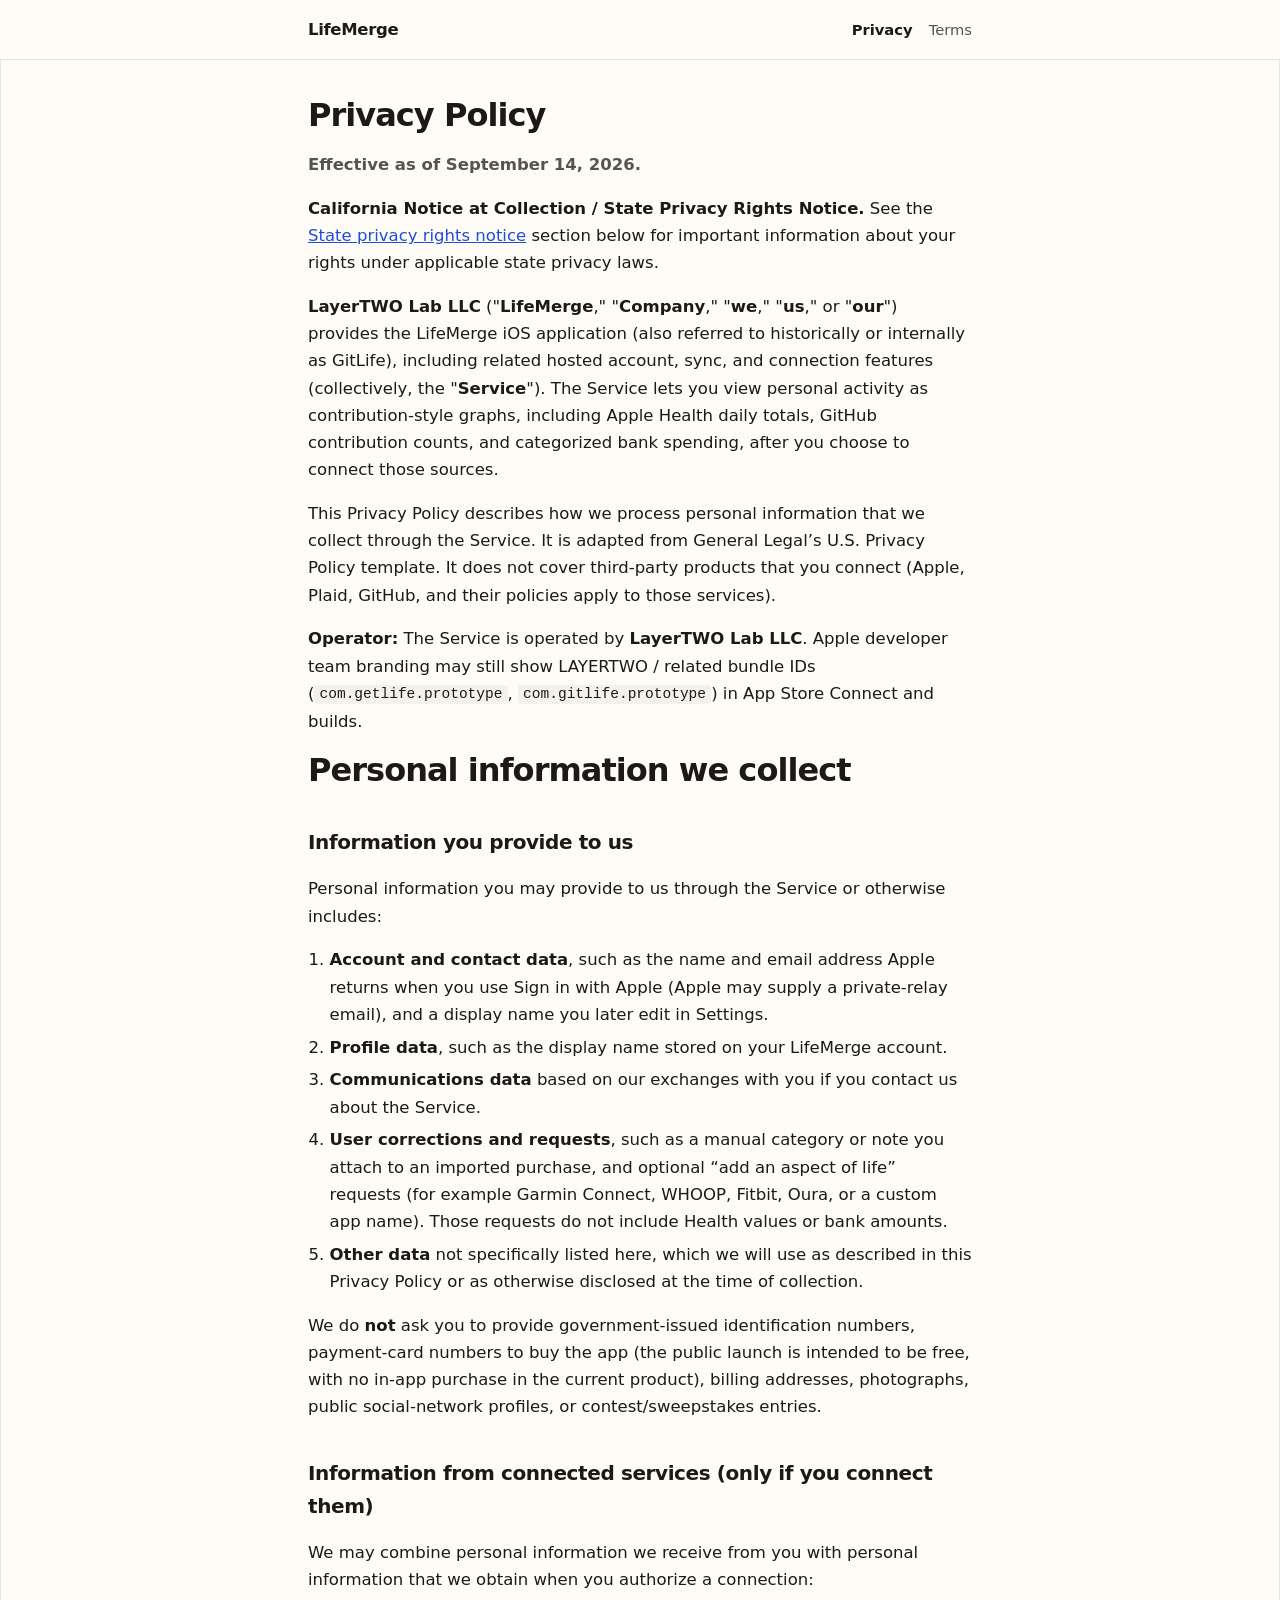
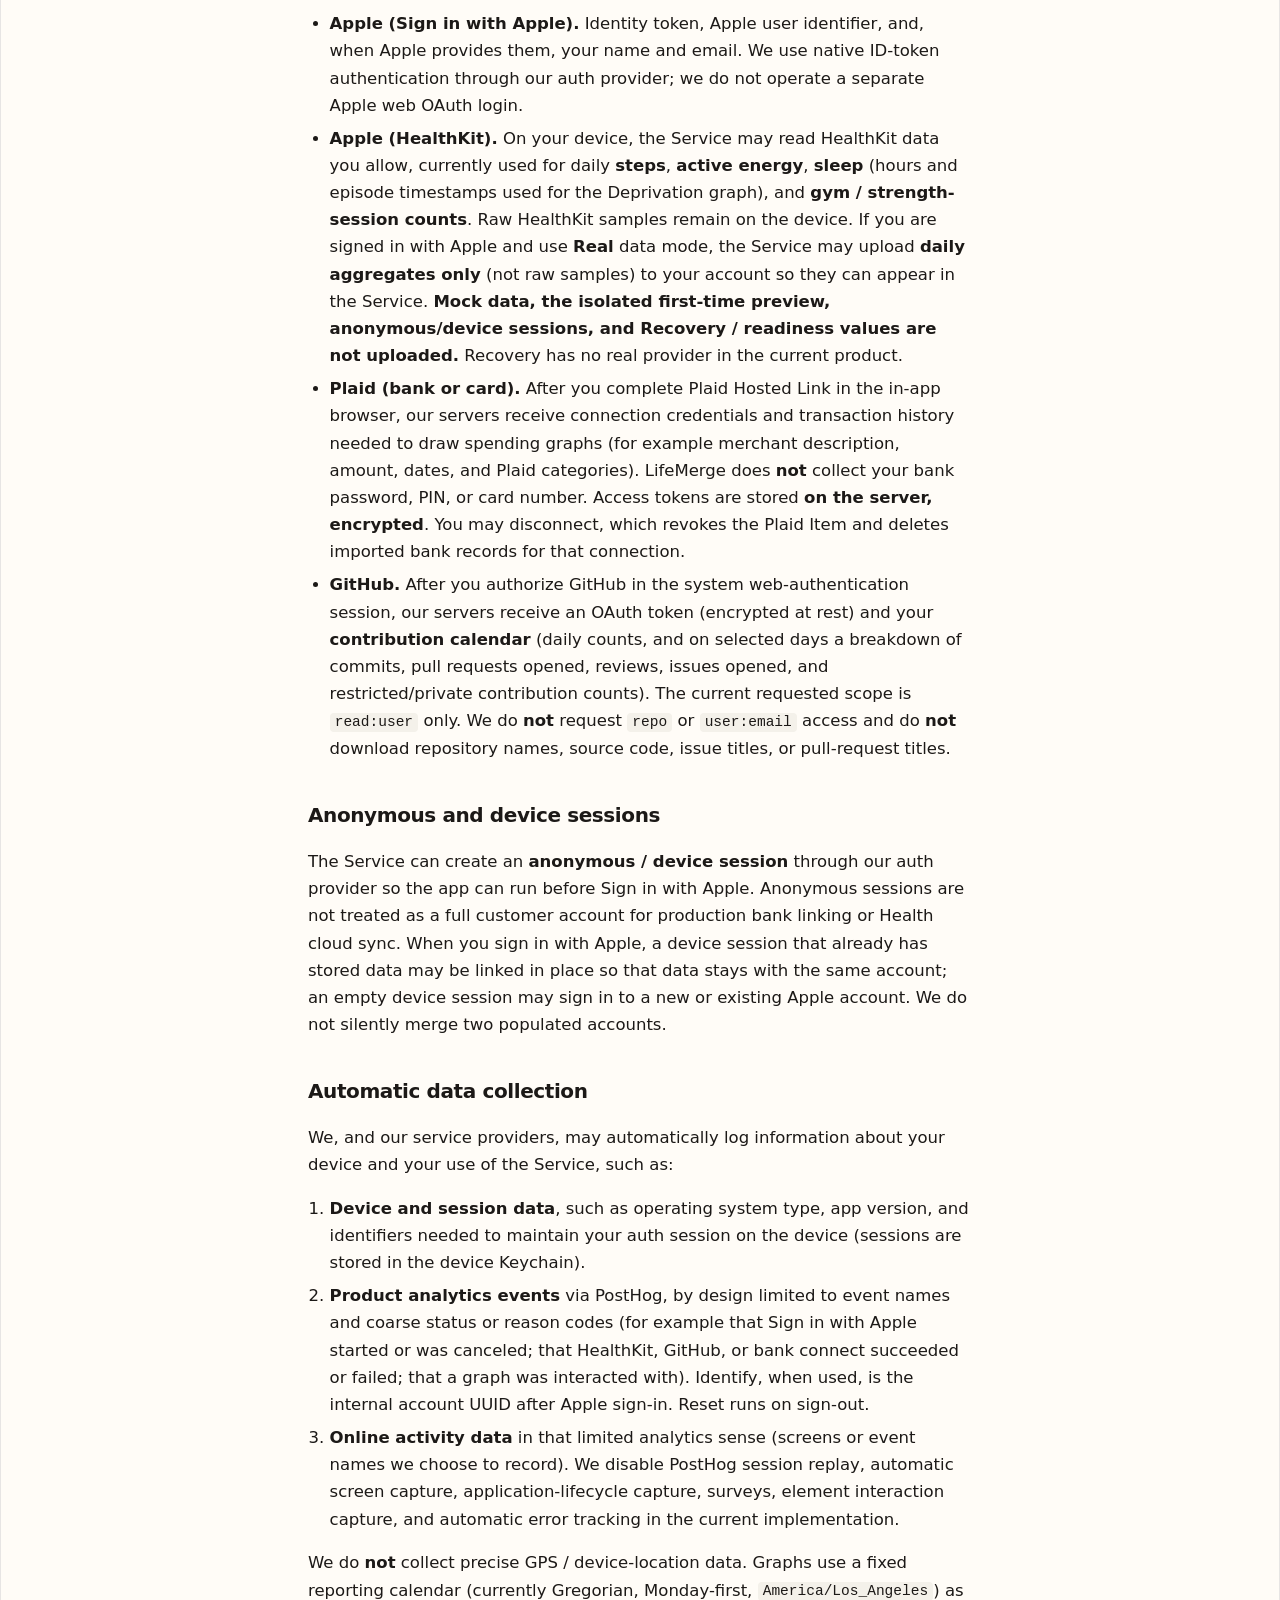
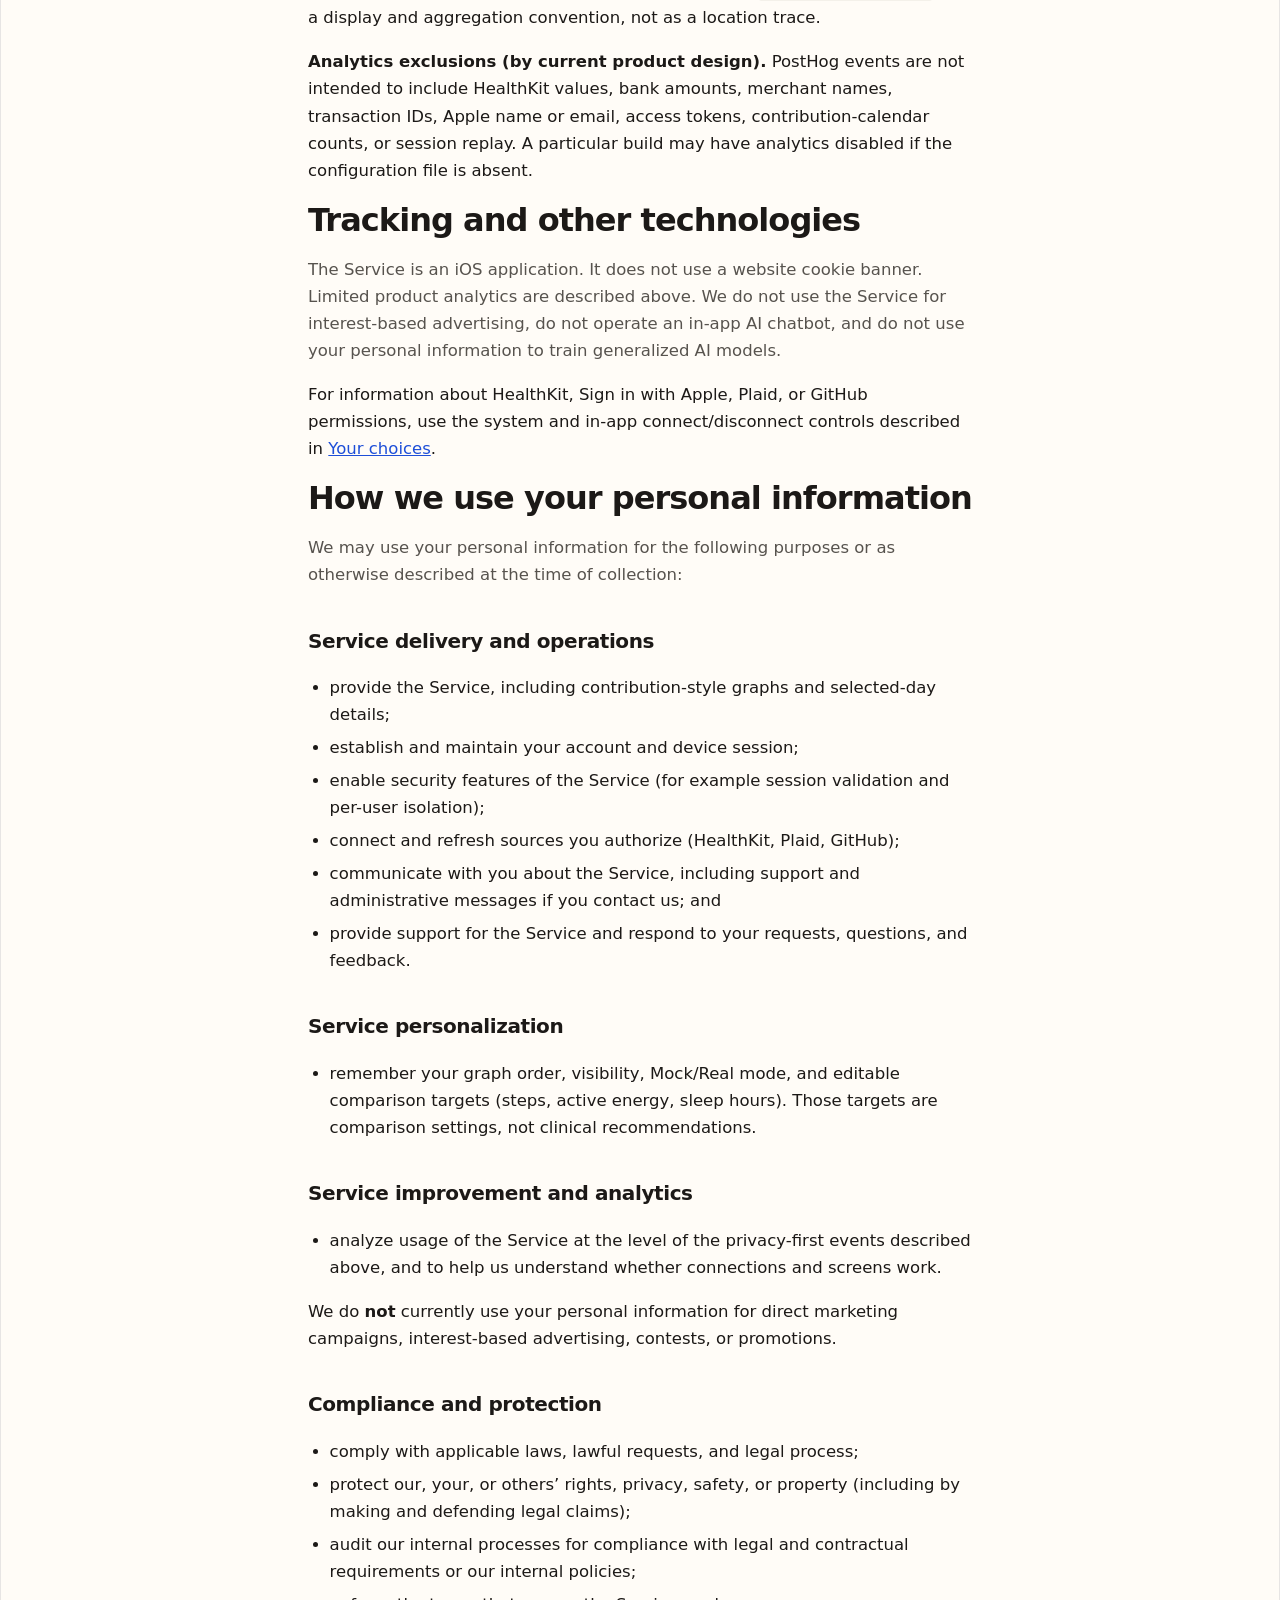
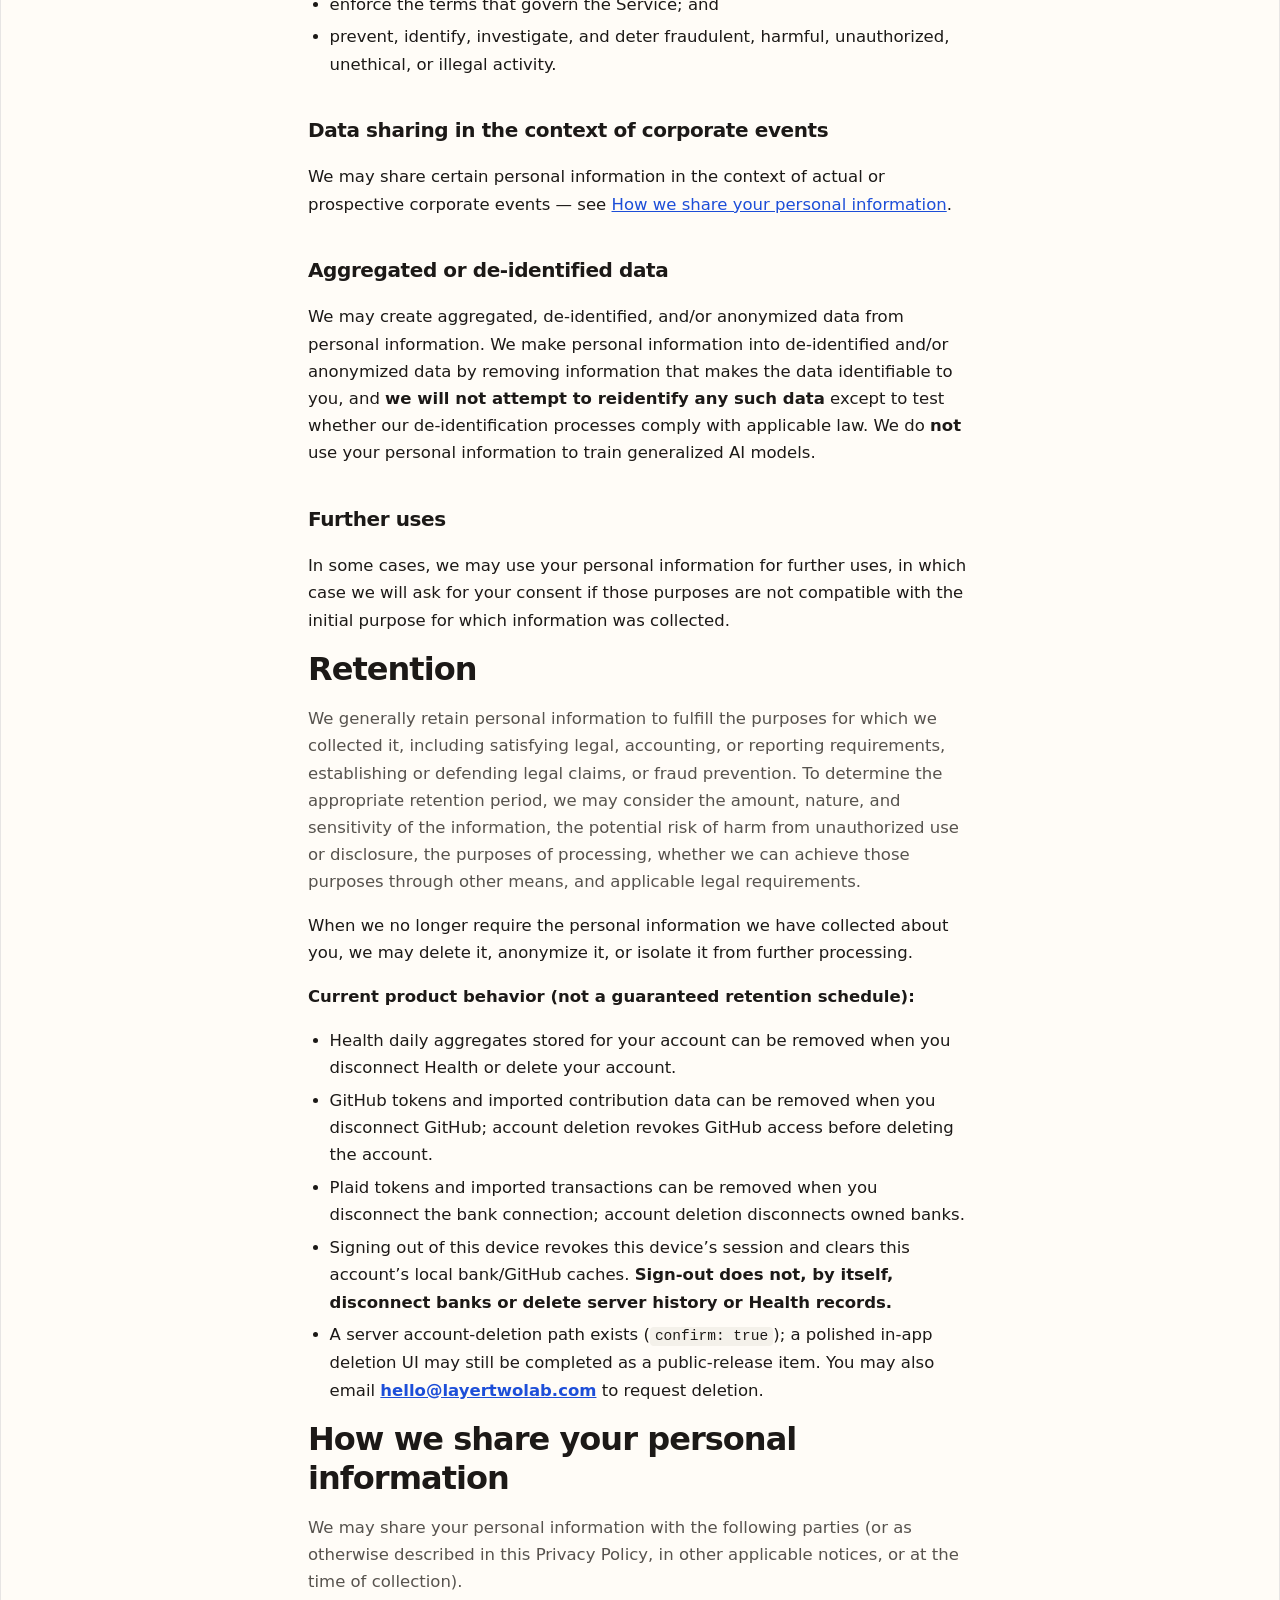
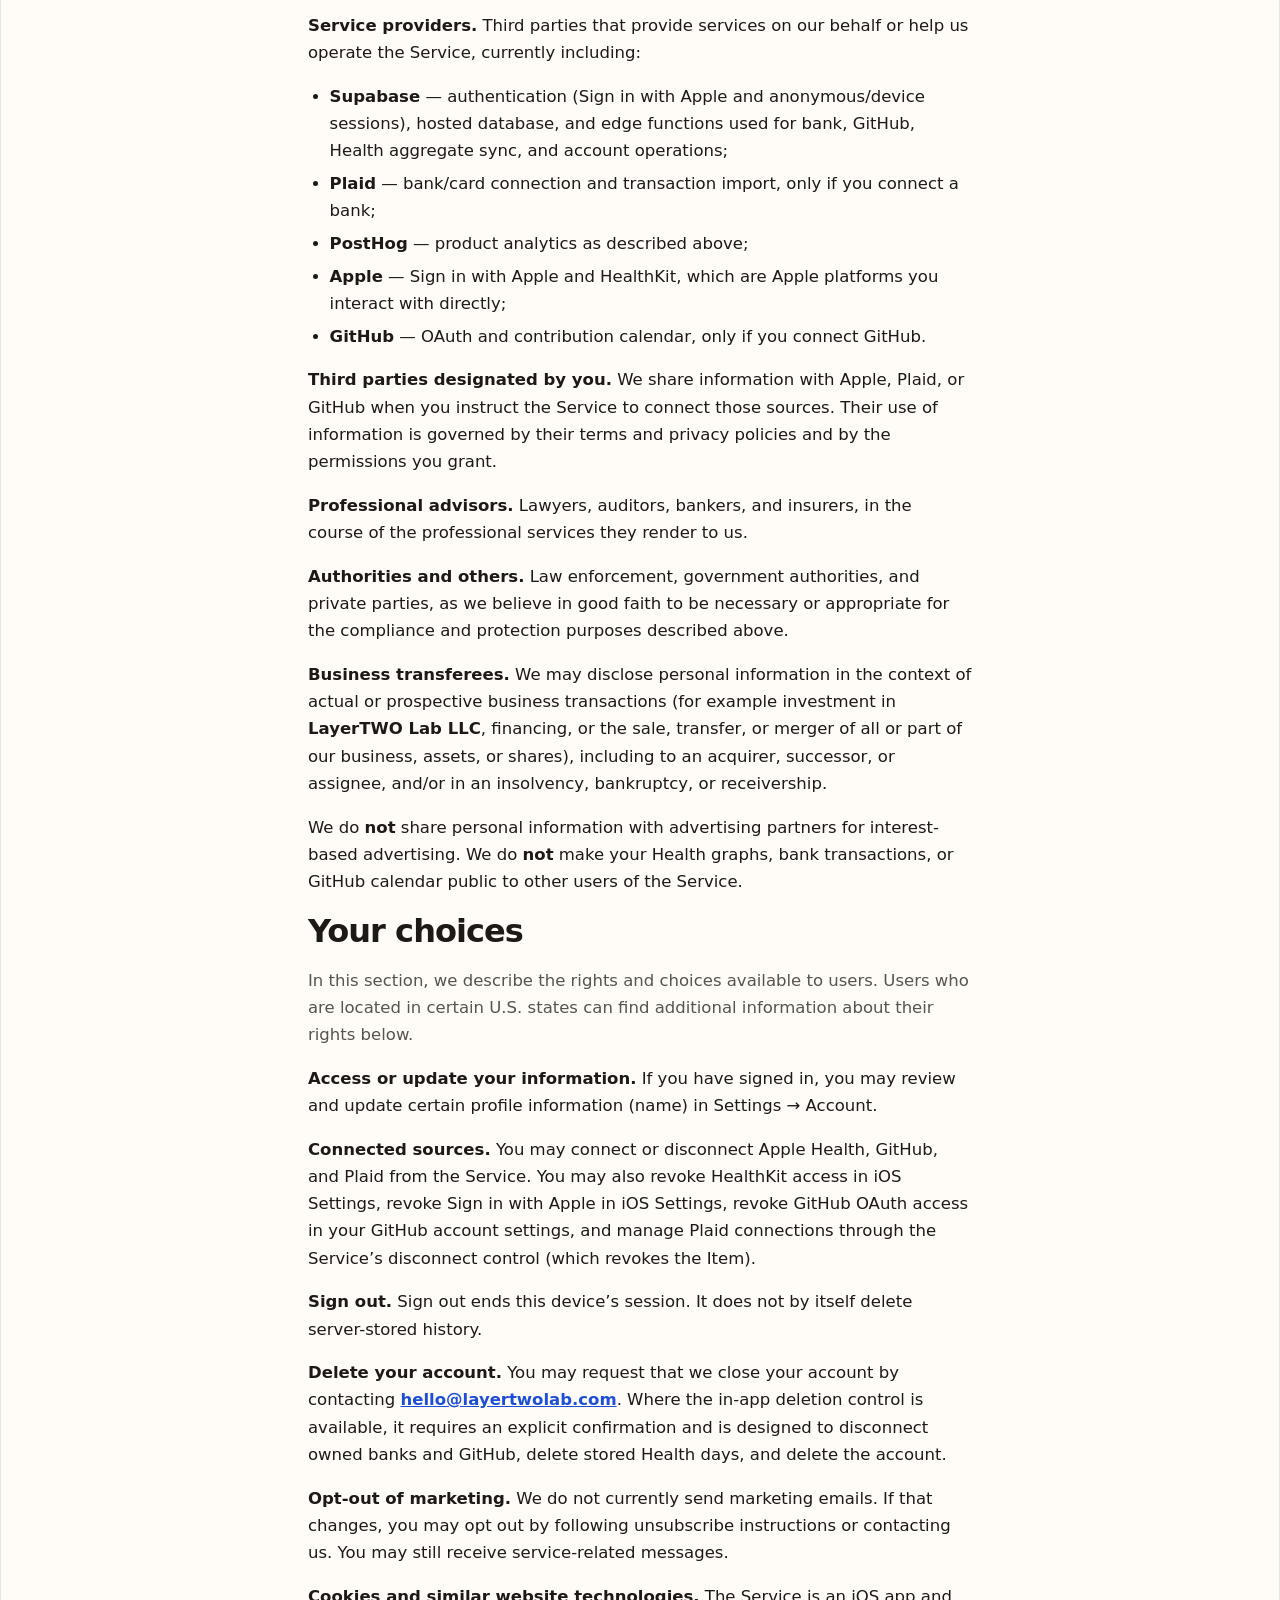
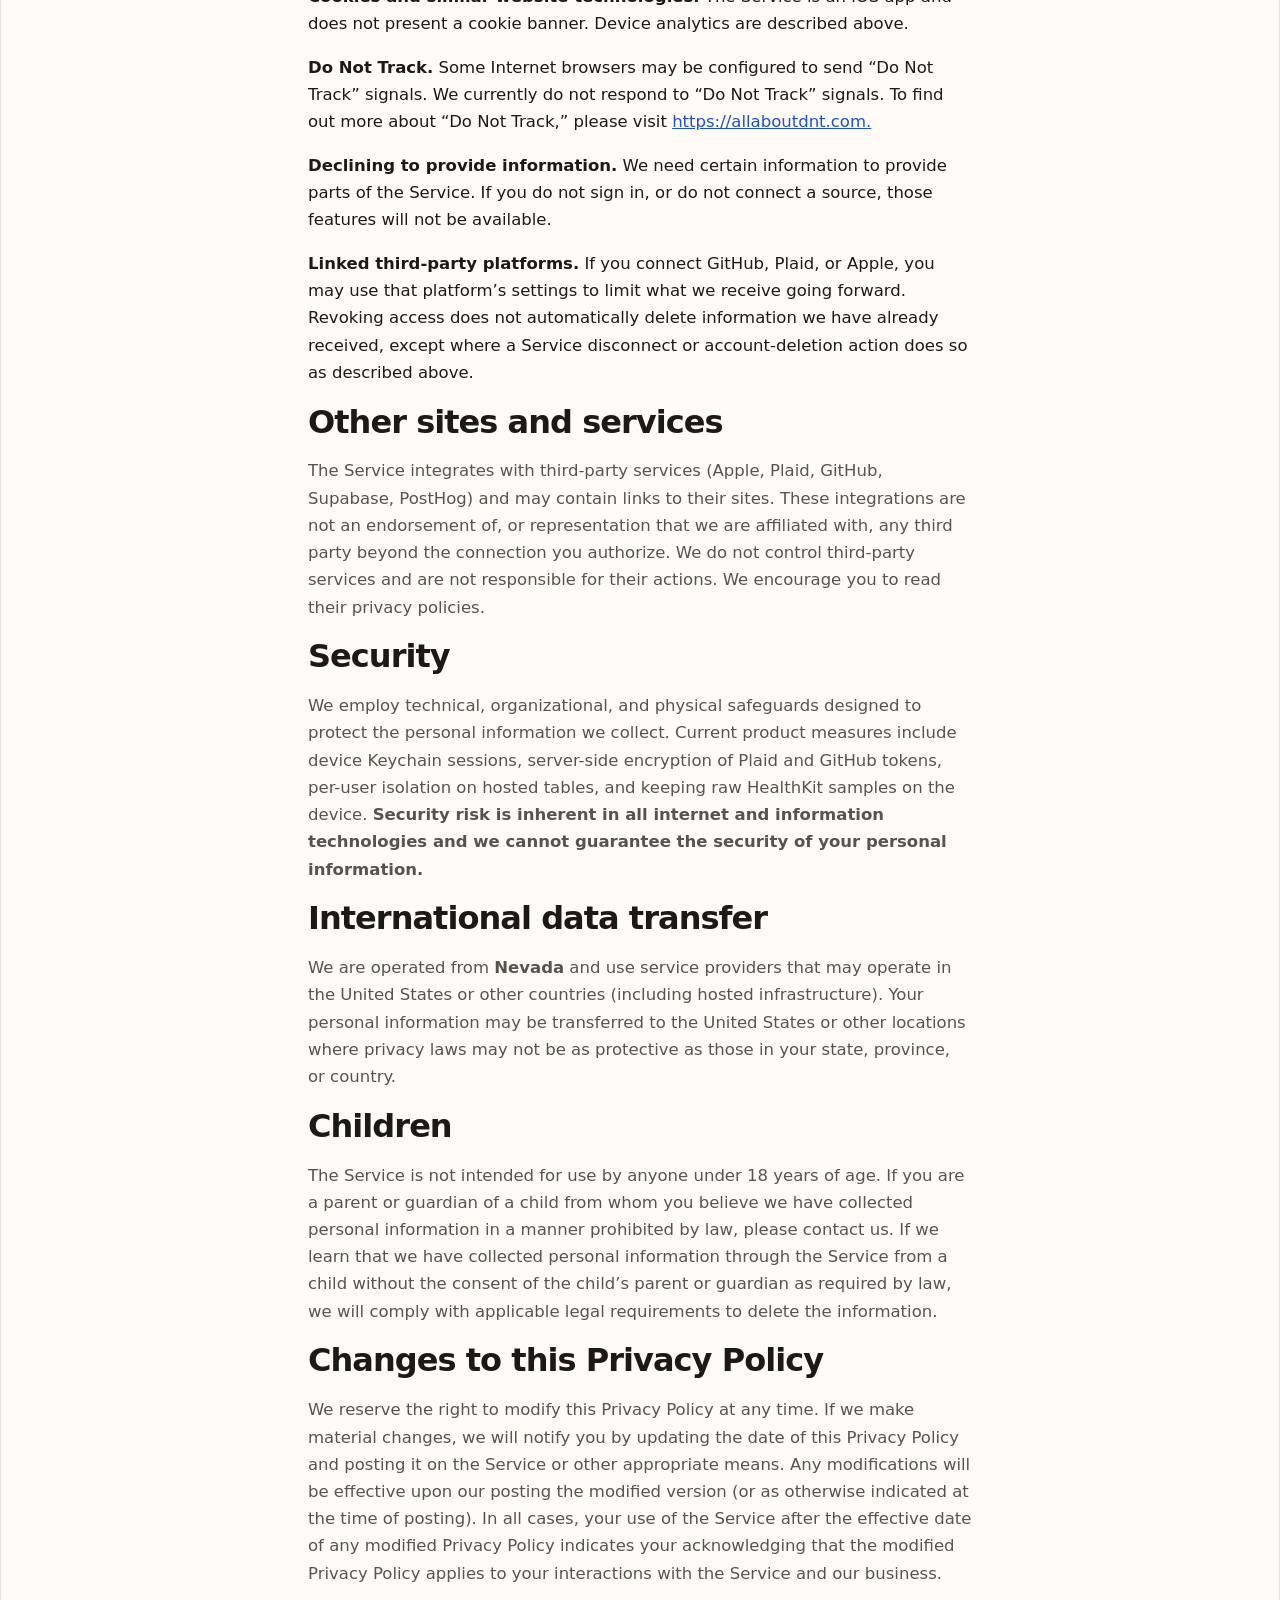
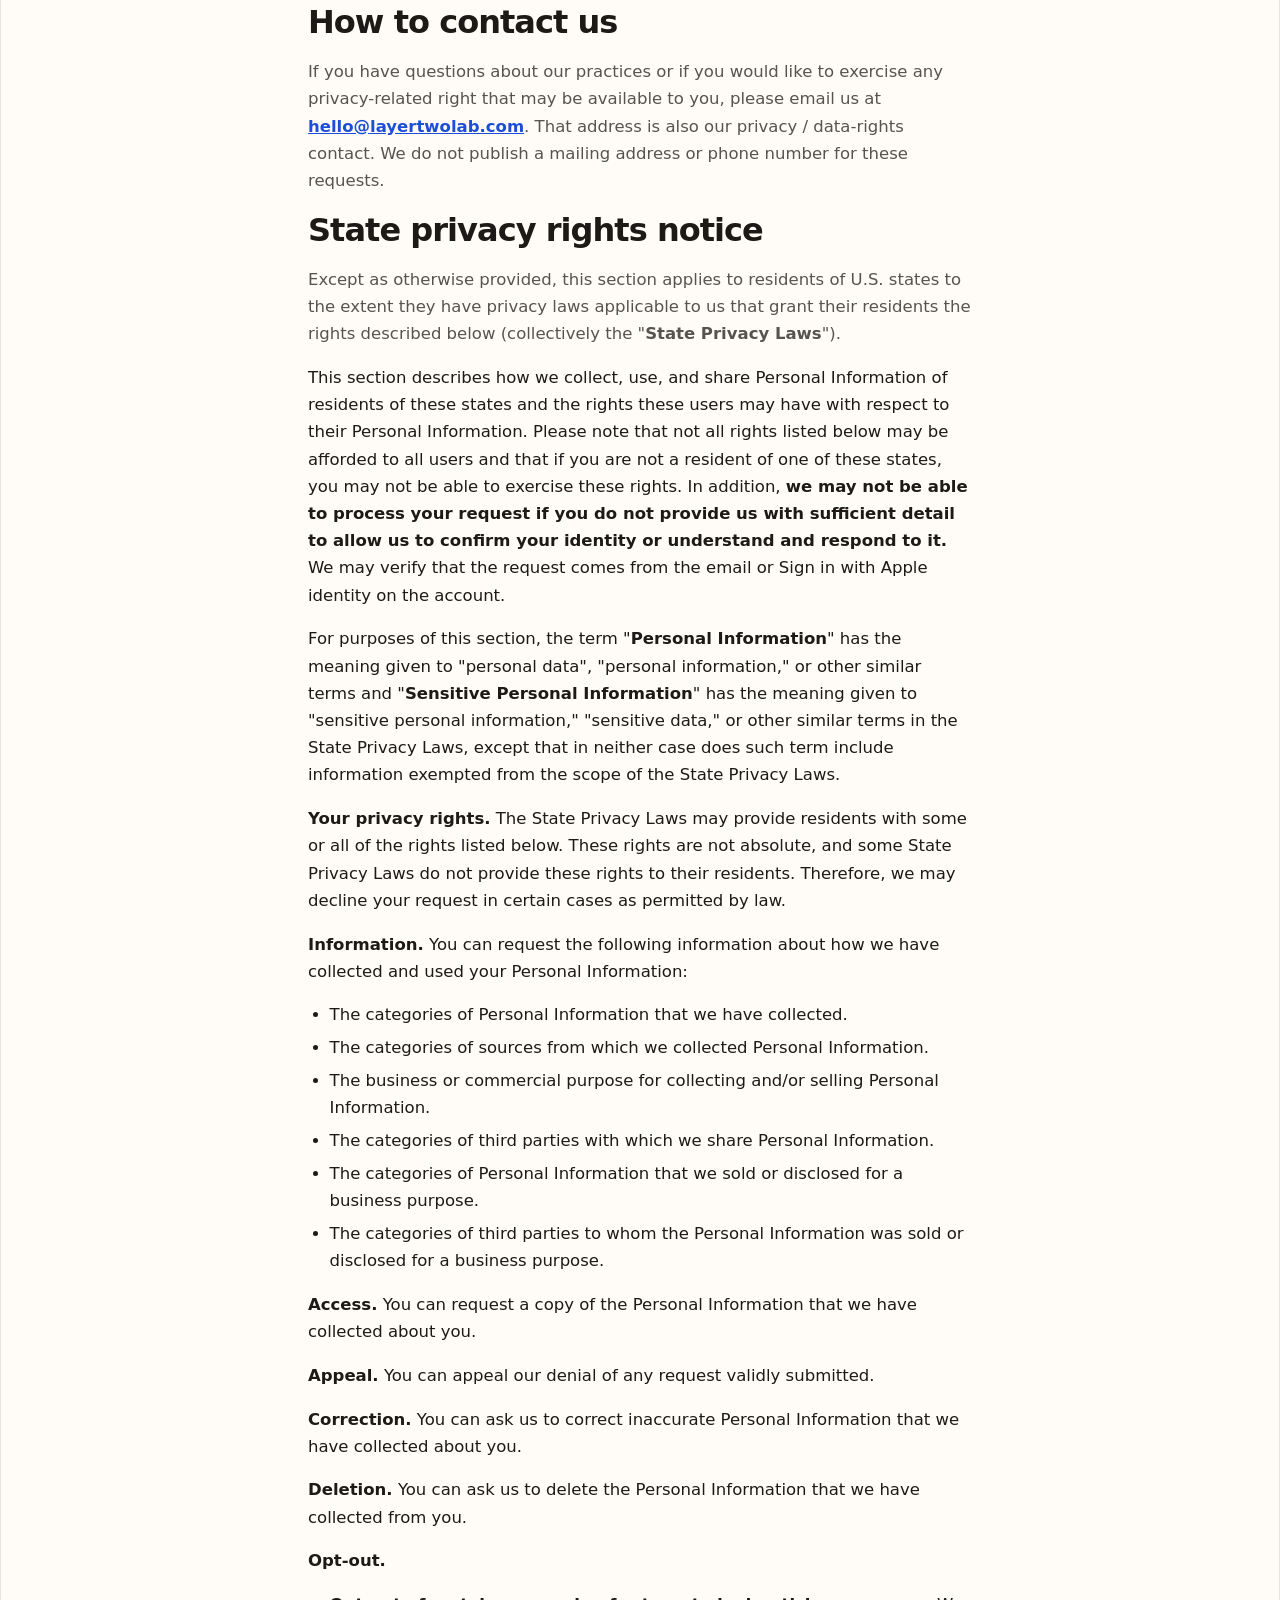
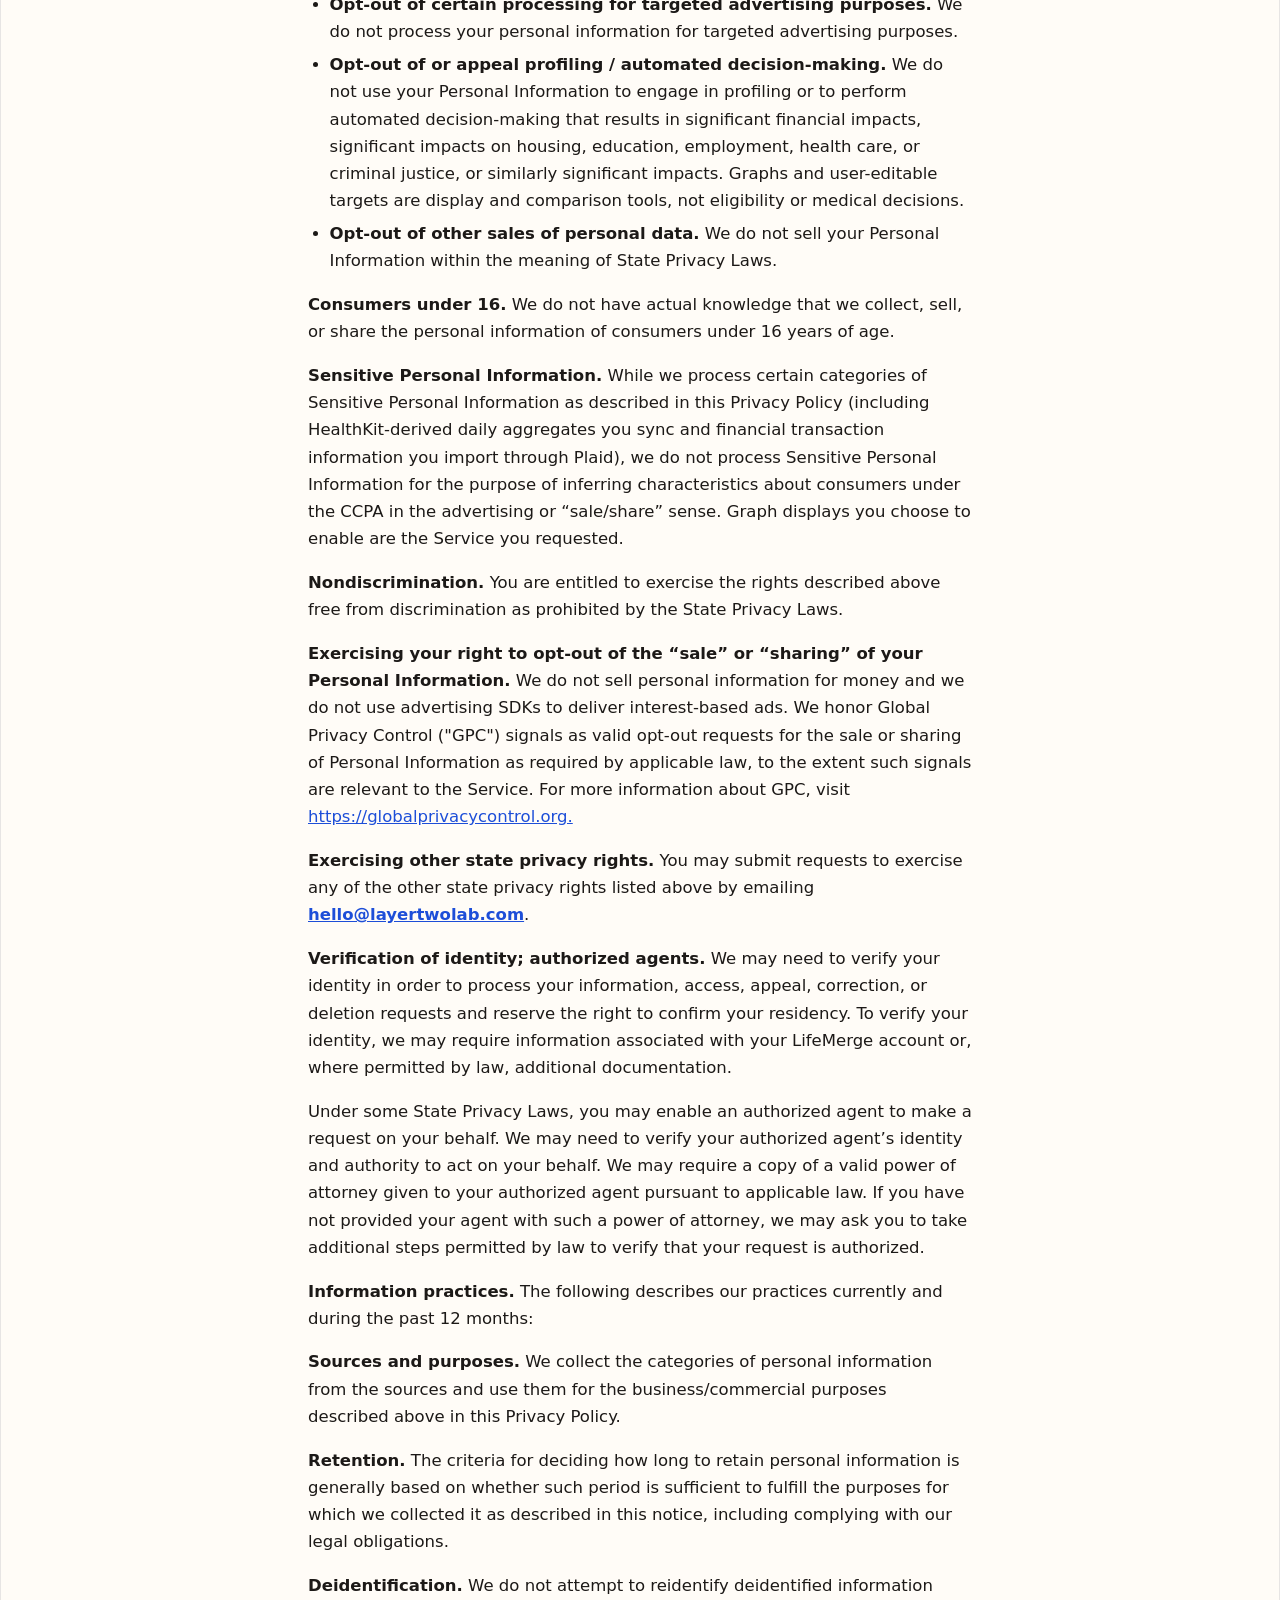
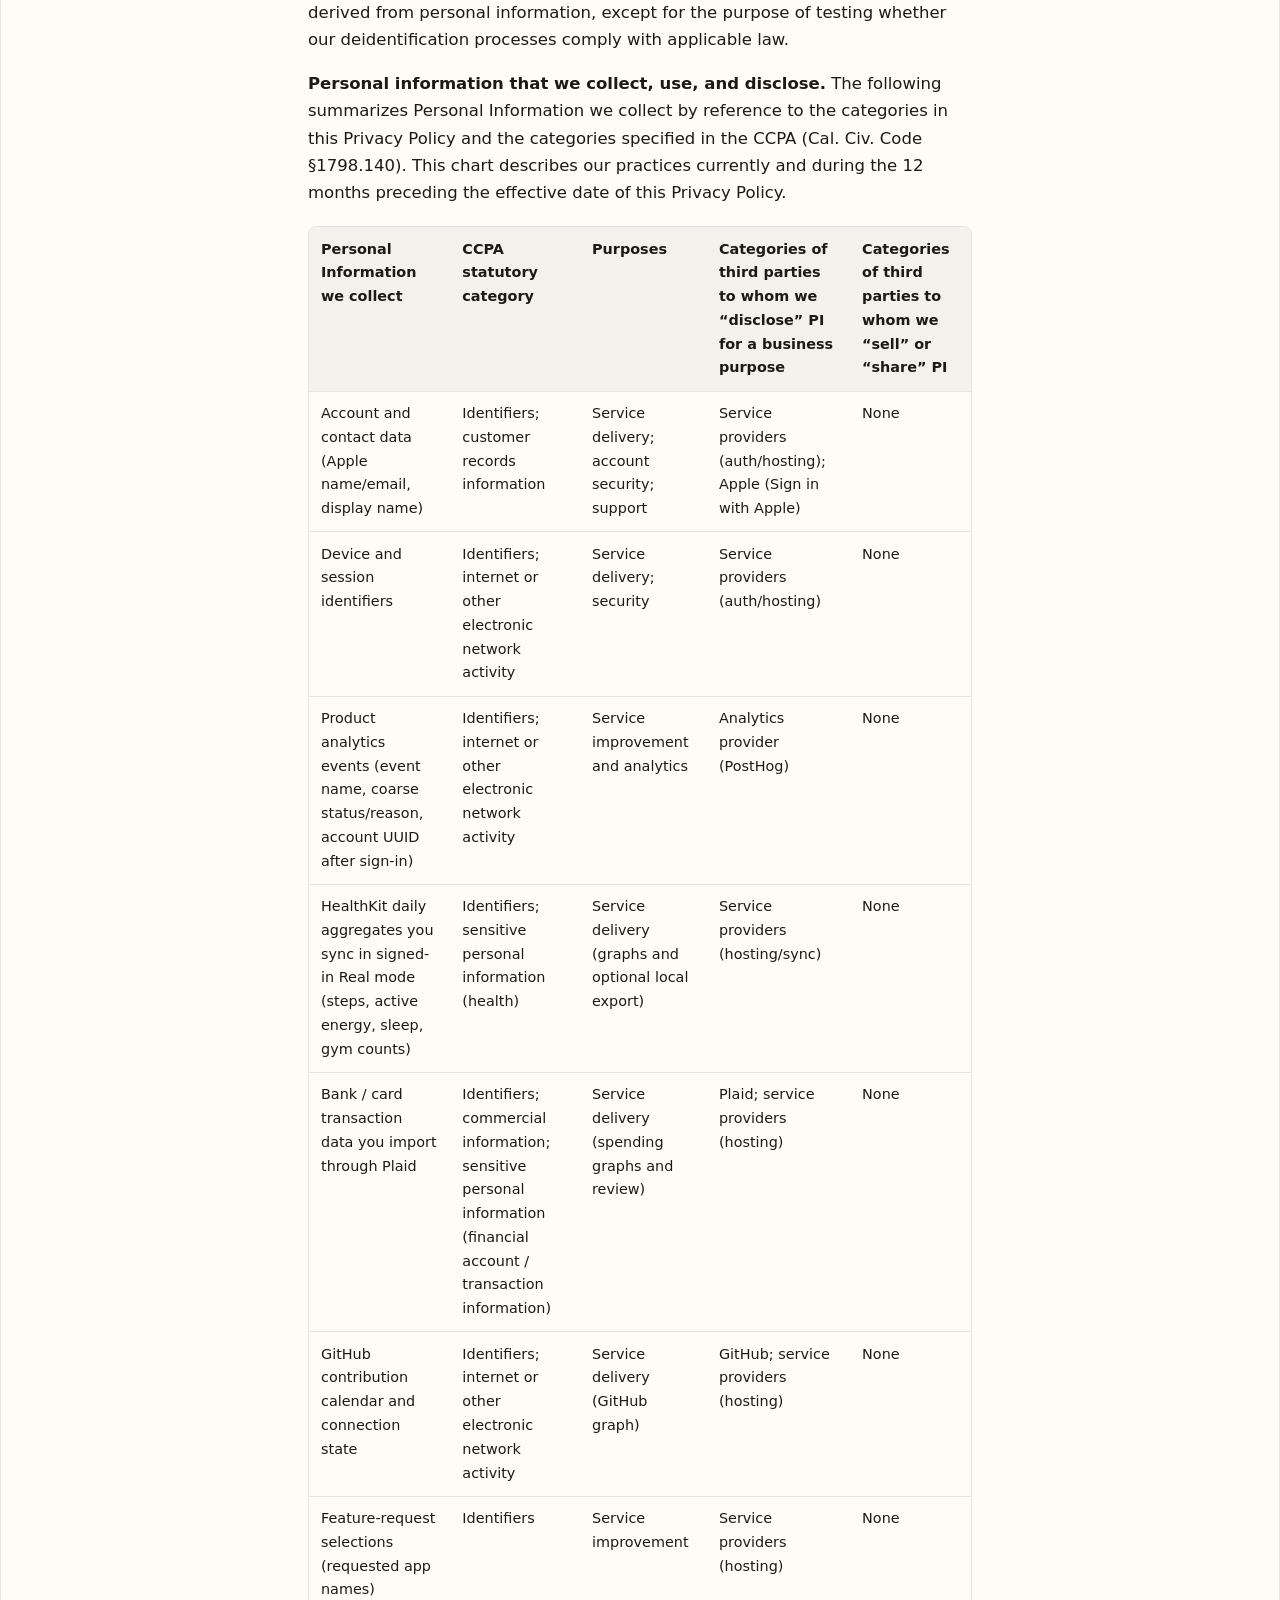
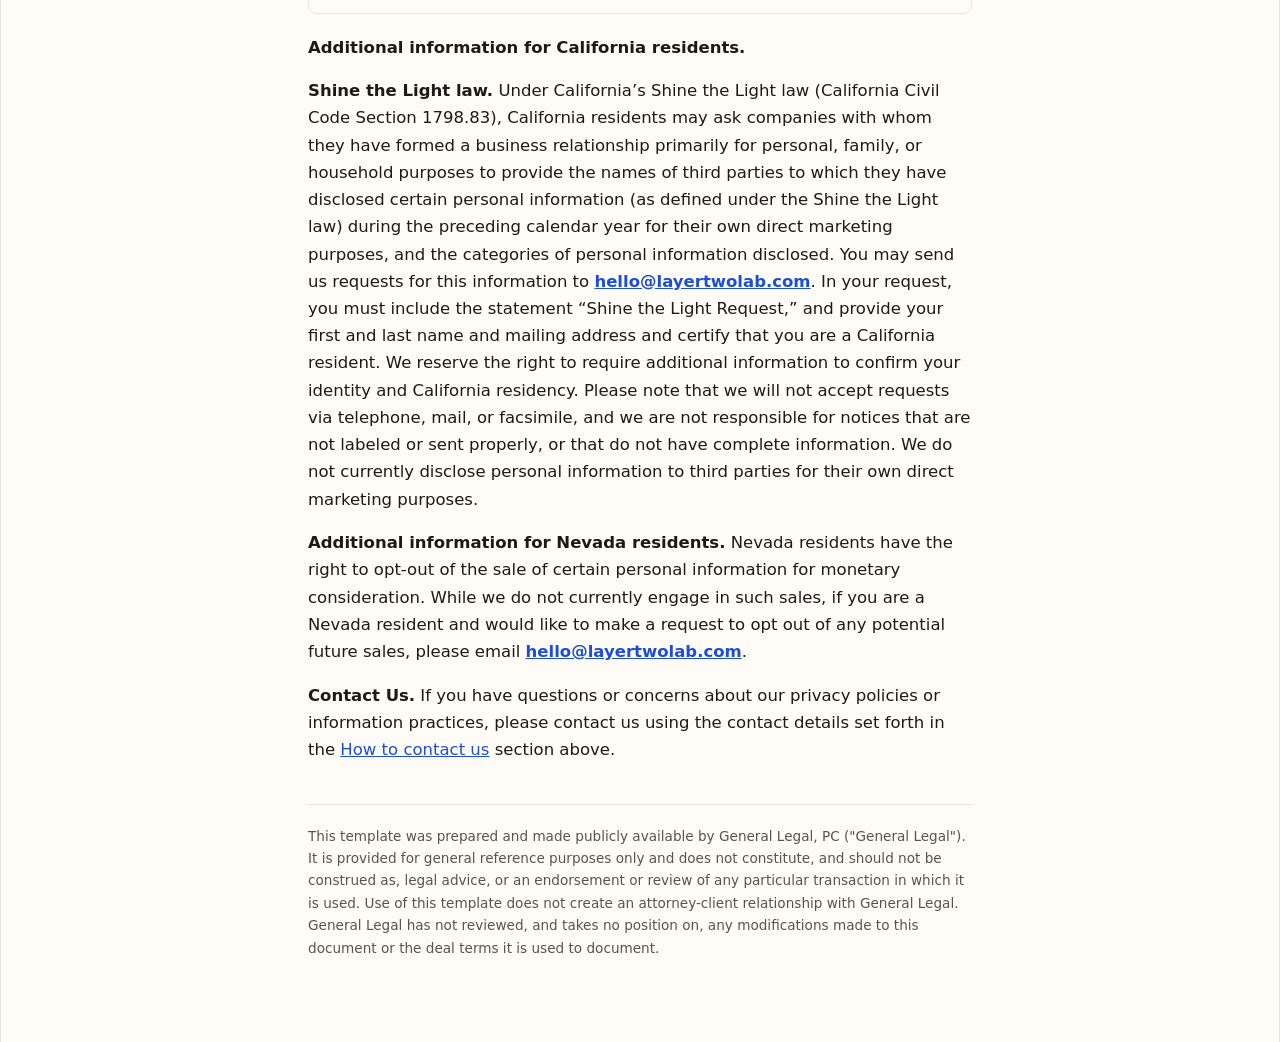
==== lifemerge/privacy/index.html @ a410ae94 "Add unlisted LifeMerge privacy and terms pages App Store legal URLs at /lifemerge/privacy and /lifem" ====
<!DOCTYPE html>
<html lang="en">
<head>
<meta charset="utf-8">
<meta name="viewport" content="width=device-width, initial-scale=1">
<meta name="robots" content="noindex, nofollow, noarchive">
<title>Privacy Policy · LifeMerge</title>
<style>
:root {
  --bg: #f7f6f2;
  --paper: #fffcf7;
  --text: #1c1917;
  --muted: #57534e;
  --line: #e7e5e4;
  --link: #1d4ed8;
}
* { box-sizing: border-box; }
html { color-scheme: light; }
body {
  margin: 0;
  background: var(--bg);
  color: var(--text);
  font-family: ui-sans-serif, system-ui, -apple-system, "Segoe UI", sans-serif;
  font-size: 16.5px;
  line-height: 1.65;
}
.wrap {
  max-width: 44rem;
  margin: 0 auto;
  padding: 0 1.25rem;
}
header {
  border-bottom: 1px solid var(--line);
  background: var(--paper);
}
header .wrap {
  display: flex;
  justify-content: space-between;
  align-items: baseline;
  gap: 1rem;
  padding-top: 1rem;
  padding-bottom: 1rem;
}
.brand {
  font-weight: 650;
  letter-spacing: -0.02em;
  color: var(--text);
  text-decoration: none;
}
nav { display: flex; gap: 1rem; font-size: 0.92rem; }
nav a { color: var(--muted); text-decoration: none; }
nav a:hover { color: var(--text); }
nav a[aria-current="page"] {
  color: var(--text);
  font-weight: 600;
}
main {
  background: var(--paper);
  border-inline: 1px solid var(--line);
  min-height: 100vh;
}
main .wrap { padding-top: 2.25rem; padding-bottom: 4.5rem; }
h1 {
  font-size: 2rem;
  line-height: 1.2;
  letter-spacing: -0.03em;
  margin: 0 0 1rem;
}
h1 + p { color: var(--muted); }
h2 { font-size: 1.25rem; margin: 2.25rem 0 0.75rem; letter-spacing: -0.02em; }
h1[id], h2[id] { scroll-margin-top: 1rem; }
p, li { overflow-wrap: break-word; }
a { color: var(--link); }
strong { font-weight: 650; }
code {
  font-family: ui-monospace, SFMono-Regular, Menlo, monospace;
  font-size: 0.88em;
  background: #f4f1ea;
  padding: 0.1em 0.35em;
  border-radius: 4px;
  white-space: nowrap;
}
ul, ol { padding-left: 1.35rem; }
li { margin: 0.35rem 0; }
li > ol, li > ul { margin-top: 0.35rem; }
.table-wrap {
  overflow-x: auto;
  margin: 1.25rem 0;
  border: 1px solid var(--line);
  border-radius: 8px;
}
table { border-collapse: collapse; width: 100%; font-size: 0.9rem; }
th, td {
  border-bottom: 1px solid var(--line);
  padding: 0.65rem 0.75rem;
  text-align: left;
  vertical-align: top;
}
th { background: #f4f1ea; font-weight: 650; }
tr:last-child td { border-bottom: 0; }
hr {
  border: 0;
  border-top: 1px solid var(--line);
  margin: 2.5rem 0 1.25rem;
}
p.note {
  color: var(--muted);
  font-size: 0.85rem;
}
@media (max-width: 640px) {
  body { font-size: 16px; }
  h1 { font-size: 1.65rem; }
}
@media print {
  header, nav { display: none; }
  main { border: 0; }
  a { color: inherit; text-decoration: none; }
}
</style>
</head>
<body>
<header>
  <div class="wrap">
    <span class="brand">LifeMerge</span>
    <nav aria-label="Legal">
      <a href="/lifemerge/privacy" aria-current="page">Privacy</a>
      <a href="/lifemerge/terms">Terms</a>
    </nav>
  </div>
</header>
<main>
  <div class="wrap">
    <h1 id="privacy-policy">Privacy Policy</h1>
    <p><strong>Effective as of September 14, 2026.</strong></p>
    <p><strong>California Notice at Collection / State Privacy Rights Notice.</strong> See the <a href="#state-privacy-rights-notice">State privacy rights notice</a> section below for important information about your rights under applicable state privacy laws.</p>
    <p><strong>LayerTWO Lab LLC</strong> ("<strong>LifeMerge</strong>," "<strong>Company</strong>," "<strong>we</strong>," "<strong>us</strong>," or "<strong>our</strong>") provides the LifeMerge iOS application (also referred to historically or internally as GitLife), including related hosted account, sync, and connection features (collectively, the "<strong>Service</strong>"). The Service lets you view personal activity as contribution-style graphs, including Apple Health daily totals, GitHub contribution counts, and categorized bank spending, after you choose to connect those sources.</p>
    <p>This Privacy Policy describes how we process personal information that we collect through the Service. It is adapted from General Legal’s U.S. Privacy Policy template. It does not cover third-party products that you connect (Apple, Plaid, GitHub, and their policies apply to those services).</p>
    <p><strong>Operator:</strong> The Service is operated by <strong>LayerTWO Lab LLC</strong>. Apple developer team branding may still show LAYERTWO / related bundle IDs (<code>com.getlife.prototype</code>, <code>com.gitlife.prototype</code>) in App Store Connect and builds.</p>
    <h1 id="personal-information-we-collect">Personal information we collect</h1>
    <h2 id="information-you-provide-to-us">Information you provide to us</h2>
    <p>Personal information you may provide to us through the Service or otherwise includes:</p>
    <ol>
    <li><strong>Account and contact data</strong>, such as the name and email address Apple returns when you use Sign in with Apple (Apple may supply a private-relay email), and a display name you later edit in Settings.</li>
    <li><strong>Profile data</strong>, such as the display name stored on your LifeMerge account.</li>
    <li><strong>Communications data</strong> based on our exchanges with you if you contact us about the Service.</li>
    <li><strong>User corrections and requests</strong>, such as a manual category or note you attach to an imported purchase, and optional “add an aspect of life” requests (for example Garmin Connect, WHOOP, Fitbit, Oura, or a custom app name). Those requests do not include Health values or bank amounts.</li>
    <li><strong>Other data</strong> not specifically listed here, which we will use as described in this Privacy Policy or as otherwise disclosed at the time of collection.</li>
    </ol>
    <p>We do <strong>not</strong> ask you to provide government-issued identification numbers, payment-card numbers to buy the app (the public launch is intended to be free, with no in-app purchase in the current product), billing addresses, photographs, public social-network profiles, or contest/sweepstakes entries.</p>
    <h2 id="information-from-connected-services-only-if-you-connect-them">Information from connected services (only if you connect them)</h2>
    <p>We may combine personal information we receive from you with personal information that we obtain when you authorize a connection:</p>
    <ul>
    <li><strong>Apple (Sign in with Apple).</strong> Identity token, Apple user identifier, and, when Apple provides them, your name and email. We use native ID-token authentication through our auth provider; we do not operate a separate Apple web OAuth login.</li>
    <li><strong>Apple (HealthKit).</strong> On your device, the Service may read HealthKit data you allow, currently used for daily <strong>steps</strong>, <strong>active energy</strong>, <strong>sleep</strong> (hours and episode timestamps used for the Deprivation graph), and <strong>gym / strength-session counts</strong>. Raw HealthKit samples remain on the device. If you are signed in with Apple and use <strong>Real</strong> data mode, the Service may upload <strong>daily aggregates only</strong> (not raw samples) to your account so they can appear in the Service. <strong>Mock data, the isolated first-time preview, anonymous/device sessions, and Recovery / readiness values are not uploaded.</strong> Recovery has no real provider in the current product.</li>
    <li><strong>Plaid (bank or card).</strong> After you complete Plaid Hosted Link in the in-app browser, our servers receive connection credentials and transaction history needed to draw spending graphs (for example merchant description, amount, dates, and Plaid categories). LifeMerge does <strong>not</strong> collect your bank password, PIN, or card number. Access tokens are stored <strong>on the server, encrypted</strong>. You may disconnect, which revokes the Plaid Item and deletes imported bank records for that connection.</li>
    <li><strong>GitHub.</strong> After you authorize GitHub in the system web-authentication session, our servers receive an OAuth token (encrypted at rest) and your <strong>contribution calendar</strong> (daily counts, and on selected days a breakdown of commits, pull requests opened, reviews, issues opened, and restricted/private contribution counts). The current requested scope is <code>read:user</code> only. We do <strong>not</strong> request <code>repo</code> or <code>user:email</code> access and do <strong>not</strong> download repository names, source code, issue titles, or pull-request titles.</li>
    </ul>
    <h2 id="anonymous-and-device-sessions">Anonymous and device sessions</h2>
    <p>The Service can create an <strong>anonymous / device session</strong> through our auth provider so the app can run before Sign in with Apple. Anonymous sessions are not treated as a full customer account for production bank linking or Health cloud sync. When you sign in with Apple, a device session that already has stored data may be linked in place so that data stays with the same account; an empty device session may sign in to a new or existing Apple account. We do not silently merge two populated accounts.</p>
    <h2 id="automatic-data-collection">Automatic data collection</h2>
    <p>We, and our service providers, may automatically log information about your device and your use of the Service, such as:</p>
    <ol>
    <li><strong>Device and session data</strong>, such as operating system type, app version, and identifiers needed to maintain your auth session on the device (sessions are stored in the device Keychain).</li>
    <li><strong>Product analytics events</strong> via PostHog, by design limited to event names and coarse status or reason codes (for example that Sign in with Apple started or was canceled; that HealthKit, GitHub, or bank connect succeeded or failed; that a graph was interacted with). Identify, when used, is the internal account UUID after Apple sign-in. Reset runs on sign-out.</li>
    <li><strong>Online activity data</strong> in that limited analytics sense (screens or event names we choose to record). We disable PostHog session replay, automatic screen capture, application-lifecycle capture, surveys, element interaction capture, and automatic error tracking in the current implementation.</li>
    </ol>
    <p>We do <strong>not</strong> collect precise GPS / device-location data. Graphs use a fixed reporting calendar (currently Gregorian, Monday-first, <code>America/Los_Angeles</code>) as a display and aggregation convention, not as a location trace.</p>
    <p><strong>Analytics exclusions (by current product design).</strong> PostHog events are not intended to include HealthKit values, bank amounts, merchant names, transaction IDs, Apple name or email, access tokens, contribution-calendar counts, or session replay. A particular build may have analytics disabled if the configuration file is absent.</p>
    <h1 id="tracking-and-other-technologies">Tracking and other technologies</h1>
    <p>The Service is an iOS application. It does not use a website cookie banner. Limited product analytics are described above. We do not use the Service for interest-based advertising, do not operate an in-app AI chatbot, and do not use your personal information to train generalized AI models.</p>
    <p>For information about HealthKit, Sign in with Apple, Plaid, or GitHub permissions, use the system and in-app connect/disconnect controls described in <a href="#your-choices">Your choices</a>.</p>
    <h1 id="how-we-use-your-personal-information">How we use your personal information</h1>
    <p>We may use your personal information for the following purposes or as otherwise described at the time of collection:</p>
    <h2 id="service-delivery-and-operations">Service delivery and operations</h2>
    <ul>
    <li>provide the Service, including contribution-style graphs and selected-day details;</li>
    <li>establish and maintain your account and device session;</li>
    <li>enable security features of the Service (for example session validation and per-user isolation);</li>
    <li>connect and refresh sources you authorize (HealthKit, Plaid, GitHub);</li>
    <li>communicate with you about the Service, including support and administrative messages if you contact us; and</li>
    <li>provide support for the Service and respond to your requests, questions, and feedback.</li>
    </ul>
    <h2 id="service-personalization">Service personalization</h2>
    <ul>
    <li>remember your graph order, visibility, Mock/Real mode, and editable comparison targets (steps, active energy, sleep hours). Those targets are comparison settings, not clinical recommendations.</li>
    </ul>
    <h2 id="service-improvement-and-analytics">Service improvement and analytics</h2>
    <ul>
    <li>analyze usage of the Service at the level of the privacy-first events described above, and to help us understand whether connections and screens work.</li>
    </ul>
    <p>We do <strong>not</strong> currently use your personal information for direct marketing campaigns, interest-based advertising, contests, or promotions.</p>
    <h2 id="compliance-and-protection">Compliance and protection</h2>
    <ul>
    <li>comply with applicable laws, lawful requests, and legal process;</li>
    <li>protect our, your, or others’ rights, privacy, safety, or property (including by making and defending legal claims);</li>
    <li>audit our internal processes for compliance with legal and contractual requirements or our internal policies;</li>
    <li>enforce the terms that govern the Service; and</li>
    <li>prevent, identify, investigate, and deter fraudulent, harmful, unauthorized, unethical, or illegal activity.</li>
    </ul>
    <h2 id="data-sharing-in-the-context-of-corporate-events">Data sharing in the context of corporate events</h2>
    <p>We may share certain personal information in the context of actual or prospective corporate events — see <a href="#how-we-share-your-personal-information">How we share your personal information</a>.</p>
    <h2 id="aggregated-or-de-identified-data">Aggregated or de-identified data</h2>
    <p>We may create aggregated, de-identified, and/or anonymized data from personal information. We make personal information into de-identified and/or anonymized data by removing information that makes the data identifiable to you, and <strong>we will not attempt to reidentify any such data</strong> except to test whether our de-identification processes comply with applicable law. We do <strong>not</strong> use your personal information to train generalized AI models.</p>
    <h2 id="further-uses">Further uses</h2>
    <p>In some cases, we may use your personal information for further uses, in which case we will ask for your consent if those purposes are not compatible with the initial purpose for which information was collected.</p>
    <h1 id="retention">Retention</h1>
    <p>We generally retain personal information to fulfill the purposes for which we collected it, including satisfying legal, accounting, or reporting requirements, establishing or defending legal claims, or fraud prevention. To determine the appropriate retention period, we may consider the amount, nature, and sensitivity of the information, the potential risk of harm from unauthorized use or disclosure, the purposes of processing, whether we can achieve those purposes through other means, and applicable legal requirements.</p>
    <p>When we no longer require the personal information we have collected about you, we may delete it, anonymize it, or isolate it from further processing.</p>
    <p><strong>Current product behavior (not a guaranteed retention schedule):</strong></p>
    <ul>
    <li>Health daily aggregates stored for your account can be removed when you disconnect Health or delete your account.</li>
    <li>GitHub tokens and imported contribution data can be removed when you disconnect GitHub; account deletion revokes GitHub access before deleting the account.</li>
    <li>Plaid tokens and imported transactions can be removed when you disconnect the bank connection; account deletion disconnects owned banks.</li>
    <li>Signing out of this device revokes this device’s session and clears this account’s local bank/GitHub caches. <strong>Sign-out does not, by itself, disconnect banks or delete server history or Health records.</strong></li>
    <li>A server account-deletion path exists (<code>confirm: true</code>); a polished in-app deletion UI may still be completed as a public-release item. You may also email <strong><a href="mailto:hello@layertwolab.com">hello@layertwolab.com</a></strong> to request deletion.</li>
    </ul>
    <h1 id="how-we-share-your-personal-information">How we share your personal information</h1>
    <p>We may share your personal information with the following parties (or as otherwise described in this Privacy Policy, in other applicable notices, or at the time of collection).</p>
    <p><strong>Service providers.</strong> Third parties that provide services on our behalf or help us operate the Service, currently including:</p>
    <ul>
    <li><strong>Supabase</strong> — authentication (Sign in with Apple and anonymous/device sessions), hosted database, and edge functions used for bank, GitHub, Health aggregate sync, and account operations;</li>
    <li><strong>Plaid</strong> — bank/card connection and transaction import, only if you connect a bank;</li>
    <li><strong>PostHog</strong> — product analytics as described above;</li>
    <li><strong>Apple</strong> — Sign in with Apple and HealthKit, which are Apple platforms you interact with directly;</li>
    <li><strong>GitHub</strong> — OAuth and contribution calendar, only if you connect GitHub.</li>
    </ul>
    <p><strong>Third parties designated by you.</strong> We share information with Apple, Plaid, or GitHub when you instruct the Service to connect those sources. Their use of information is governed by their terms and privacy policies and by the permissions you grant.</p>
    <p><strong>Professional advisors.</strong> Lawyers, auditors, bankers, and insurers, in the course of the professional services they render to us.</p>
    <p><strong>Authorities and others.</strong> Law enforcement, government authorities, and private parties, as we believe in good faith to be necessary or appropriate for the compliance and protection purposes described above.</p>
    <p><strong>Business transferees.</strong> We may disclose personal information in the context of actual or prospective business transactions (for example investment in <strong>LayerTWO Lab LLC</strong>, financing, or the sale, transfer, or merger of all or part of our business, assets, or shares), including to an acquirer, successor, or assignee, and/or in an insolvency, bankruptcy, or receivership.</p>
    <p>We do <strong>not</strong> share personal information with advertising partners for interest-based advertising. We do <strong>not</strong> make your Health graphs, bank transactions, or GitHub calendar public to other users of the Service.</p>
    <h1 id="your-choices">Your choices</h1>
    <p>In this section, we describe the rights and choices available to users. Users who are located in certain U.S. states can find additional information about their rights below.</p>
    <p><strong>Access or update your information.</strong> If you have signed in, you may review and update certain profile information (name) in Settings → Account.</p>
    <p><strong>Connected sources.</strong> You may connect or disconnect Apple Health, GitHub, and Plaid from the Service. You may also revoke HealthKit access in iOS Settings, revoke Sign in with Apple in iOS Settings, revoke GitHub OAuth access in your GitHub account settings, and manage Plaid connections through the Service’s disconnect control (which revokes the Item).</p>
    <p><strong>Sign out.</strong> Sign out ends this device’s session. It does not by itself delete server-stored history.</p>
    <p><strong>Delete your account.</strong> You may request that we close your account by contacting <strong><a href="mailto:hello@layertwolab.com">hello@layertwolab.com</a></strong>. Where the in-app deletion control is available, it requires an explicit confirmation and is designed to disconnect owned banks and GitHub, delete stored Health days, and delete the account.</p>
    <p><strong>Opt-out of marketing.</strong> We do not currently send marketing emails. If that changes, you may opt out by following unsubscribe instructions or contacting us. You may still receive service-related messages.</p>
    <p><strong>Cookies and similar website technologies.</strong> The Service is an iOS app and does not present a cookie banner. Device analytics are described above.</p>
    <p><strong>Do Not Track.</strong> Some Internet browsers may be configured to send “Do Not Track” signals. We currently do not respond to “Do Not Track” signals. To find out more about “Do Not Track,” please visit <a href="https://allaboutdnt.com.">https://allaboutdnt.com.</a></p>
    <p><strong>Declining to provide information.</strong> We need certain information to provide parts of the Service. If you do not sign in, or do not connect a source, those features will not be available.</p>
    <p><strong>Linked third-party platforms.</strong> If you connect GitHub, Plaid, or Apple, you may use that platform’s settings to limit what we receive going forward. Revoking access does not automatically delete information we have already received, except where a Service disconnect or account-deletion action does so as described above.</p>
    <h1 id="other-sites-and-services">Other sites and services</h1>
    <p>The Service integrates with third-party services (Apple, Plaid, GitHub, Supabase, PostHog) and may contain links to their sites. These integrations are not an endorsement of, or representation that we are affiliated with, any third party beyond the connection you authorize. We do not control third-party services and are not responsible for their actions. We encourage you to read their privacy policies.</p>
    <h1 id="security">Security</h1>
    <p>We employ technical, organizational, and physical safeguards designed to protect the personal information we collect. Current product measures include device Keychain sessions, server-side encryption of Plaid and GitHub tokens, per-user isolation on hosted tables, and keeping raw HealthKit samples on the device. <strong>Security risk is inherent in all internet and information technologies and we cannot guarantee the security of your personal information.</strong></p>
    <h1 id="international-data-transfer">International data transfer</h1>
    <p>We are operated from <strong>Nevada</strong> and use service providers that may operate in the United States or other countries (including hosted infrastructure). Your personal information may be transferred to the United States or other locations where privacy laws may not be as protective as those in your state, province, or country.</p>
    <h1 id="children">Children</h1>
    <p>The Service is not intended for use by anyone under 18 years of age. If you are a parent or guardian of a child from whom you believe we have collected personal information in a manner prohibited by law, please contact us. If we learn that we have collected personal information through the Service from a child without the consent of the child’s parent or guardian as required by law, we will comply with applicable legal requirements to delete the information.</p>
    <h1 id="changes-to-this-privacy-policy">Changes to this Privacy Policy</h1>
    <p>We reserve the right to modify this Privacy Policy at any time. If we make material changes, we will notify you by updating the date of this Privacy Policy and posting it on the Service or other appropriate means. Any modifications will be effective upon our posting the modified version (or as otherwise indicated at the time of posting). In all cases, your use of the Service after the effective date of any modified Privacy Policy indicates your acknowledging that the modified Privacy Policy applies to your interactions with the Service and our business.</p>
    <h1 id="how-to-contact-us">How to contact us</h1>
    <p>If you have questions about our practices or if you would like to exercise any privacy-related right that may be available to you, please email us at <strong><a href="mailto:hello@layertwolab.com">hello@layertwolab.com</a></strong>. That address is also our privacy / data-rights contact. We do not publish a mailing address or phone number for these requests.</p>
    <h1 id="state-privacy-rights-notice">State privacy rights notice</h1>
    <p>Except as otherwise provided, this section applies to residents of U.S. states to the extent they have privacy laws applicable to us that grant their residents the rights described below (collectively the "<strong>State Privacy Laws</strong>").</p>
    <p>This section describes how we collect, use, and share Personal Information of residents of these states and the rights these users may have with respect to their Personal Information. Please note that not all rights listed below may be afforded to all users and that if you are not a resident of one of these states, you may not be able to exercise these rights. In addition, <strong>we may not be able to process your request if you do not provide us with sufficient detail to allow us to confirm your identity or understand and respond to it.</strong> We may verify that the request comes from the email or Sign in with Apple identity on the account.</p>
    <p>For purposes of this section, the term "<strong>Personal Information</strong>" has the meaning given to "personal data", "personal information," or other similar terms and "<strong>Sensitive Personal Information</strong>" has the meaning given to "sensitive personal information," "sensitive data," or other similar terms in the State Privacy Laws, except that in neither case does such term include information exempted from the scope of the State Privacy Laws.</p>
    <p><strong>Your privacy rights.</strong> The State Privacy Laws may provide residents with some or all of the rights listed below. These rights are not absolute, and some State Privacy Laws do not provide these rights to their residents. Therefore, we may decline your request in certain cases as permitted by law.</p>
    <p><strong>Information.</strong> You can request the following information about how we have collected and used your Personal Information:</p>
    <ul>
    <li>The categories of Personal Information that we have collected.</li>
    <li>The categories of sources from which we collected Personal Information.</li>
    <li>The business or commercial purpose for collecting and/or selling Personal Information.</li>
    <li>The categories of third parties with which we share Personal Information.</li>
    <li>The categories of Personal Information that we sold or disclosed for a business purpose.</li>
    <li>The categories of third parties to whom the Personal Information was sold or disclosed for a business purpose.</li>
    </ul>
    <p><strong>Access.</strong> You can request a copy of the Personal Information that we have collected about you.</p>
    <p><strong>Appeal.</strong> You can appeal our denial of any request validly submitted.</p>
    <p><strong>Correction.</strong> You can ask us to correct inaccurate Personal Information that we have collected about you.</p>
    <p><strong>Deletion.</strong> You can ask us to delete the Personal Information that we have collected from you.</p>
    <p><strong>Opt-out.</strong></p>
    <ul>
    <li><strong>Opt-out of certain processing for targeted advertising purposes.</strong> We do not process your personal information for targeted advertising purposes.</li>
    <li><strong>Opt-out of or appeal profiling / automated decision-making.</strong> We do not use your Personal Information to engage in profiling or to perform automated decision-making that results in significant financial impacts, significant impacts on housing, education, employment, health care, or criminal justice, or similarly significant impacts. Graphs and user-editable targets are display and comparison tools, not eligibility or medical decisions.</li>
    <li><strong>Opt-out of other sales of personal data.</strong> We do not sell your Personal Information within the meaning of State Privacy Laws.</li>
    </ul>
    <p><strong>Consumers under 16.</strong> We do not have actual knowledge that we collect, sell, or share the personal information of consumers under 16 years of age.</p>
    <p><strong>Sensitive Personal Information.</strong> While we process certain categories of Sensitive Personal Information as described in this Privacy Policy (including HealthKit-derived daily aggregates you sync and financial transaction information you import through Plaid), we do not process Sensitive Personal Information for the purpose of inferring characteristics about consumers under the CCPA in the advertising or “sale/share” sense. Graph displays you choose to enable are the Service you requested.</p>
    <p><strong>Nondiscrimination.</strong> You are entitled to exercise the rights described above free from discrimination as prohibited by the State Privacy Laws.</p>
    <p><strong>Exercising your right to opt-out of the “sale” or “sharing” of your Personal Information.</strong> We do not sell personal information for money and we do not use advertising SDKs to deliver interest-based ads. We honor Global Privacy Control ("GPC") signals as valid opt-out requests for the sale or sharing of Personal Information as required by applicable law, to the extent such signals are relevant to the Service. For more information about GPC, visit <a href="https://globalprivacycontrol.org.">https://globalprivacycontrol.org.</a></p>
    <p><strong>Exercising other state privacy rights.</strong> You may submit requests to exercise any of the other state privacy rights listed above by emailing <strong><a href="mailto:hello@layertwolab.com">hello@layertwolab.com</a></strong>.</p>
    <p><strong>Verification of identity; authorized agents.</strong> We may need to verify your identity in order to process your information, access, appeal, correction, or deletion requests and reserve the right to confirm your residency. To verify your identity, we may require information associated with your LifeMerge account or, where permitted by law, additional documentation.</p>
    <p>Under some State Privacy Laws, you may enable an authorized agent to make a request on your behalf. We may need to verify your authorized agent’s identity and authority to act on your behalf. We may require a copy of a valid power of attorney given to your authorized agent pursuant to applicable law. If you have not provided your agent with such a power of attorney, we may ask you to take additional steps permitted by law to verify that your request is authorized.</p>
    <p><strong>Information practices.</strong> The following describes our practices currently and during the past 12 months:</p>
    <p><strong>Sources and purposes.</strong> We collect the categories of personal information from the sources and use them for the business/commercial purposes described above in this Privacy Policy.</p>
    <p><strong>Retention.</strong> The criteria for deciding how long to retain personal information is generally based on whether such period is sufficient to fulfill the purposes for which we collected it as described in this notice, including complying with our legal obligations.</p>
    <p><strong>Deidentification.</strong> We do not attempt to reidentify deidentified information derived from personal information, except for the purpose of testing whether our deidentification processes comply with applicable law.</p>
    <p><strong>Personal information that we collect, use, and disclose.</strong> The following summarizes Personal Information we collect by reference to the categories in this Privacy Policy and the categories specified in the CCPA (Cal. Civ. Code §1798.140). This chart describes our practices currently and during the 12 months preceding the effective date of this Privacy Policy.</p>
    <div class="table-wrap"><table>
    <thead>
    <tr>
    <th>Personal Information we collect</th>
    <th>CCPA statutory category</th>
    <th>Purposes</th>
    <th>Categories of third parties to whom we “disclose” PI for a business purpose</th>
    <th>Categories of third parties to whom we “sell” or “share” PI</th>
    </tr>
    </thead>
    <tbody>
    <tr>
    <td>Account and contact data (Apple name/email, display name)</td>
    <td>Identifiers; customer records information</td>
    <td>Service delivery; account security; support</td>
    <td>Service providers (auth/hosting); Apple (Sign in with Apple)</td>
    <td>None</td>
    </tr>
    <tr>
    <td>Device and session identifiers</td>
    <td>Identifiers; internet or other electronic network activity</td>
    <td>Service delivery; security</td>
    <td>Service providers (auth/hosting)</td>
    <td>None</td>
    </tr>
    <tr>
    <td>Product analytics events (event name, coarse status/reason, account UUID after sign-in)</td>
    <td>Identifiers; internet or other electronic network activity</td>
    <td>Service improvement and analytics</td>
    <td>Analytics provider (PostHog)</td>
    <td>None</td>
    </tr>
    <tr>
    <td>HealthKit daily aggregates you sync in signed-in Real mode (steps, active energy, sleep, gym counts)</td>
    <td>Identifiers; sensitive personal information (health)</td>
    <td>Service delivery (graphs and optional local export)</td>
    <td>Service providers (hosting/sync)</td>
    <td>None</td>
    </tr>
    <tr>
    <td>Bank / card transaction data you import through Plaid</td>
    <td>Identifiers; commercial information; sensitive personal information (financial account / transaction information)</td>
    <td>Service delivery (spending graphs and review)</td>
    <td>Plaid; service providers (hosting)</td>
    <td>None</td>
    </tr>
    <tr>
    <td>GitHub contribution calendar and connection state</td>
    <td>Identifiers; internet or other electronic network activity</td>
    <td>Service delivery (GitHub graph)</td>
    <td>GitHub; service providers (hosting)</td>
    <td>None</td>
    </tr>
    <tr>
    <td>Feature-request selections (requested app names)</td>
    <td>Identifiers</td>
    <td>Service improvement</td>
    <td>Service providers (hosting)</td>
    <td>None</td>
    </tr>
    </tbody>
    </table></div>
    <p><strong>Additional information for California residents.</strong></p>
    <p><strong>Shine the Light law.</strong> Under California’s Shine the Light law (California Civil Code Section 1798.83), California residents may ask companies with whom they have formed a business relationship primarily for personal, family, or household purposes to provide the names of third parties to which they have disclosed certain personal information (as defined under the Shine the Light law) during the preceding calendar year for their own direct marketing purposes, and the categories of personal information disclosed. You may send us requests for this information to <strong><a href="mailto:hello@layertwolab.com">hello@layertwolab.com</a></strong>. In your request, you must include the statement “Shine the Light Request,” and provide your first and last name and mailing address and certify that you are a California resident. We reserve the right to require additional information to confirm your identity and California residency. Please note that we will not accept requests via telephone, mail, or facsimile, and we are not responsible for notices that are not labeled or sent properly, or that do not have complete information. We do not currently disclose personal information to third parties for their own direct marketing purposes.</p>
    <p><strong>Additional information for Nevada residents.</strong> Nevada residents have the right to opt-out of the sale of certain personal information for monetary consideration. While we do not currently engage in such sales, if you are a Nevada resident and would like to make a request to opt out of any potential future sales, please email <strong><a href="mailto:hello@layertwolab.com">hello@layertwolab.com</a></strong>.</p>
    <p><strong>Contact Us.</strong> If you have questions or concerns about our privacy policies or information practices, please contact us using the contact details set forth in the <a href="#how-to-contact-us">How to contact us</a> section above.</p>
    <hr>
    <p class="note">This template was prepared and made publicly available by General Legal, PC ("General Legal"). It is provided for general reference purposes only and does not constitute, and should not be construed as, legal advice, or an endorsement or review of any particular transaction in which it is used. Use of this template does not create an attorney-client relationship with General Legal. General Legal has not reviewed, and takes no position on, any modifications made to this document or the deal terms it is used to document.</p>
  </div>
</main>
</body>
</html>
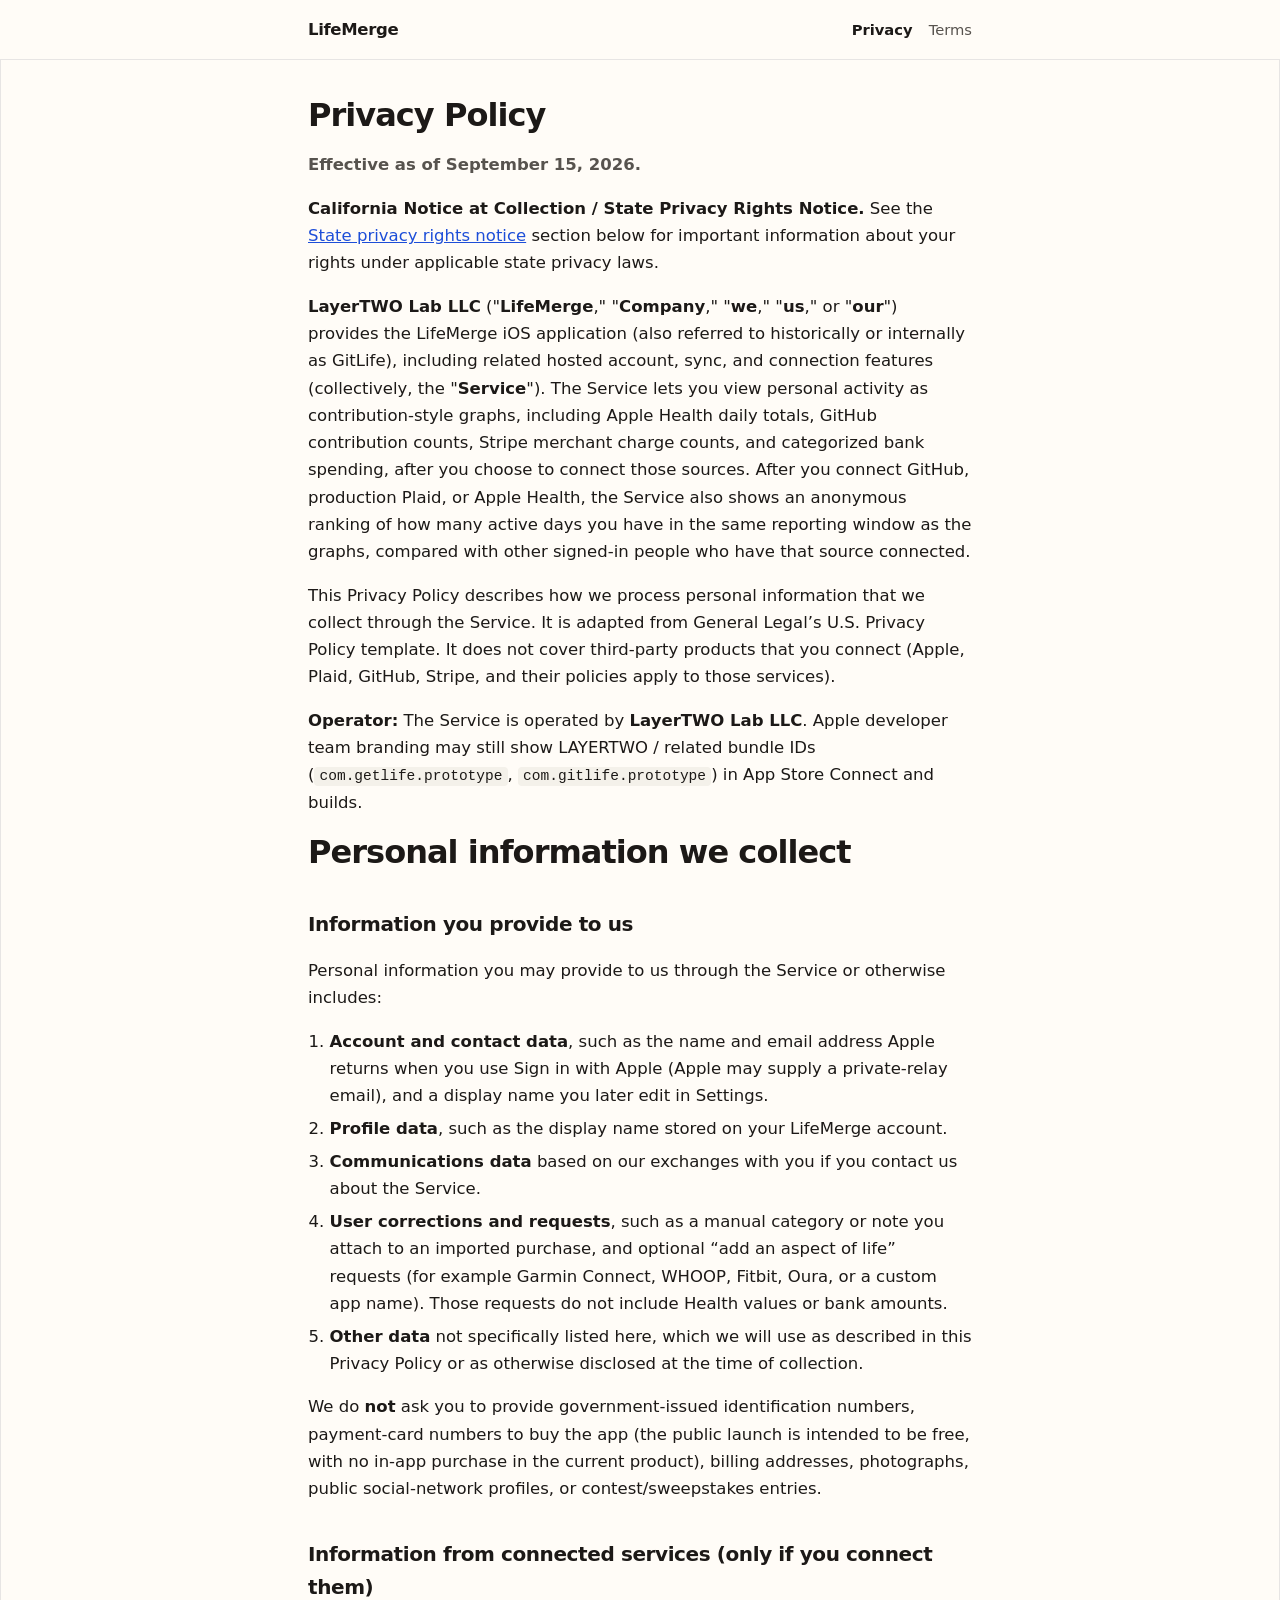
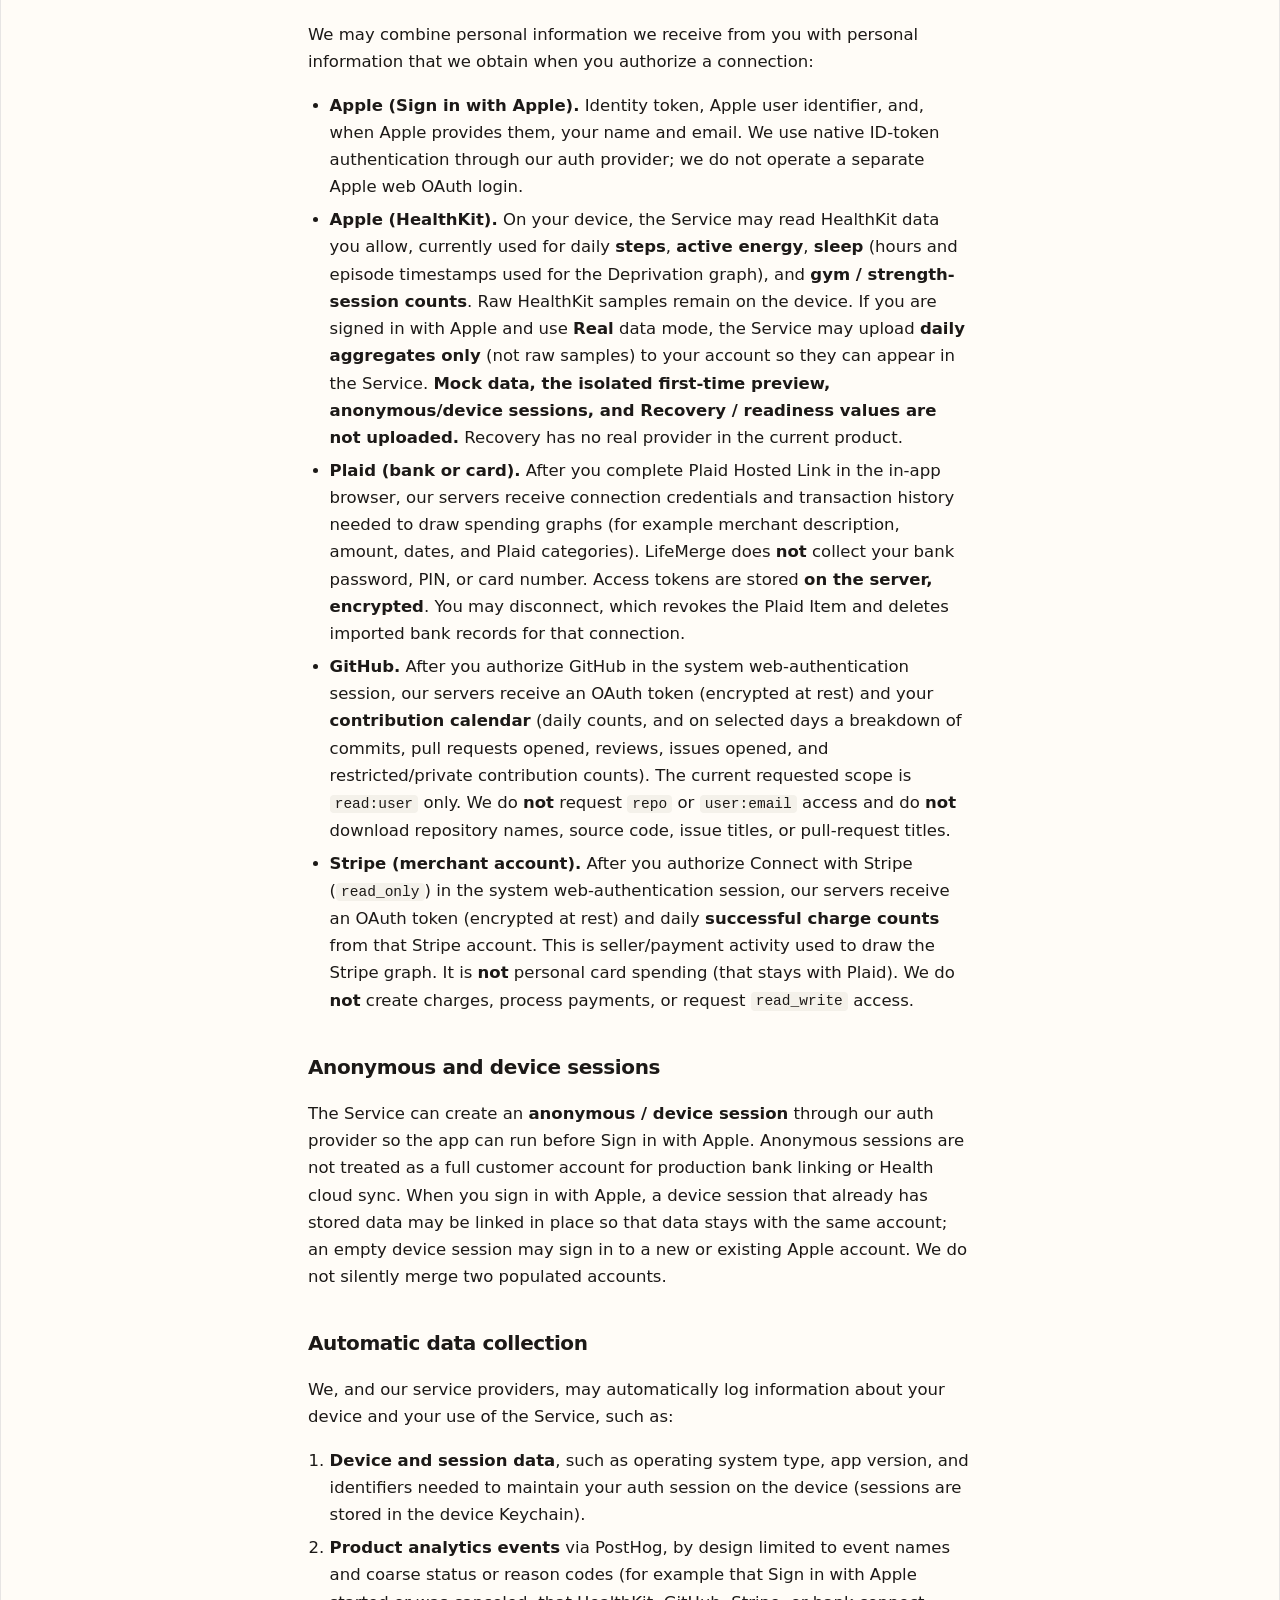
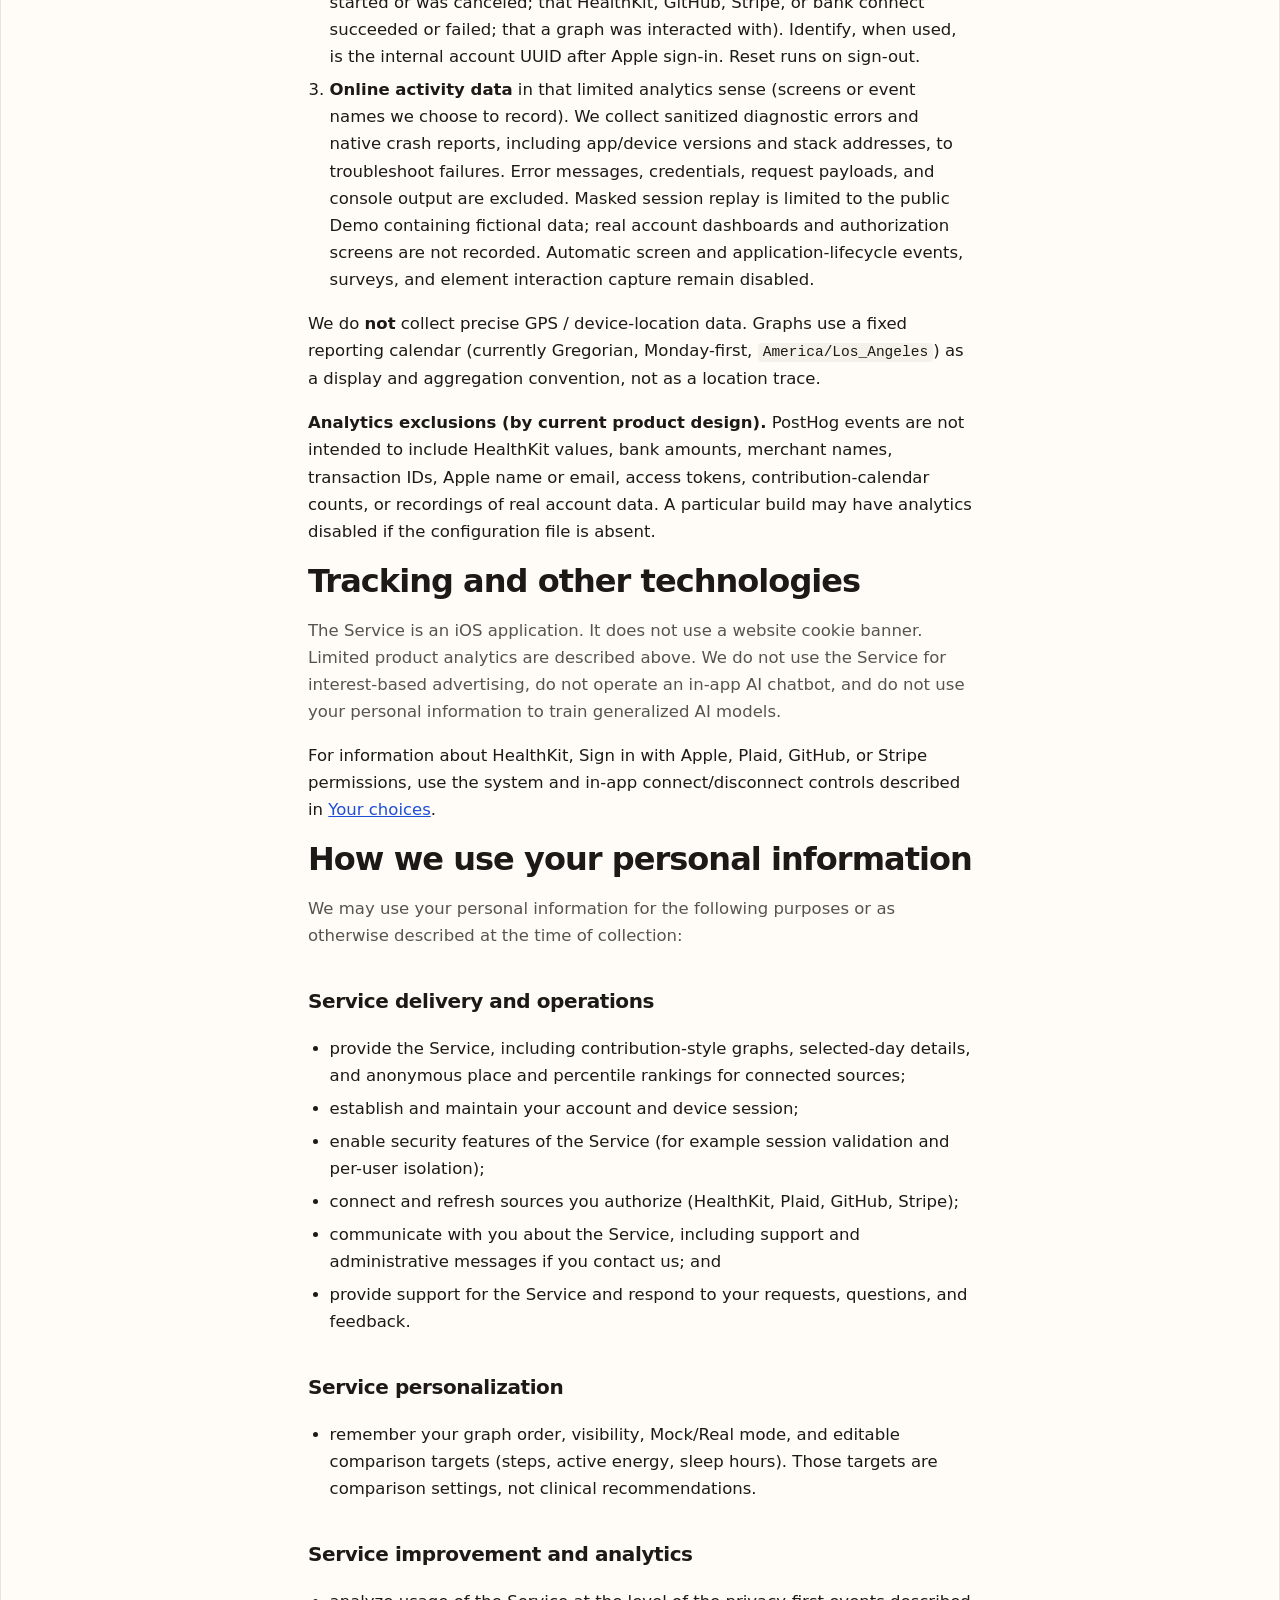
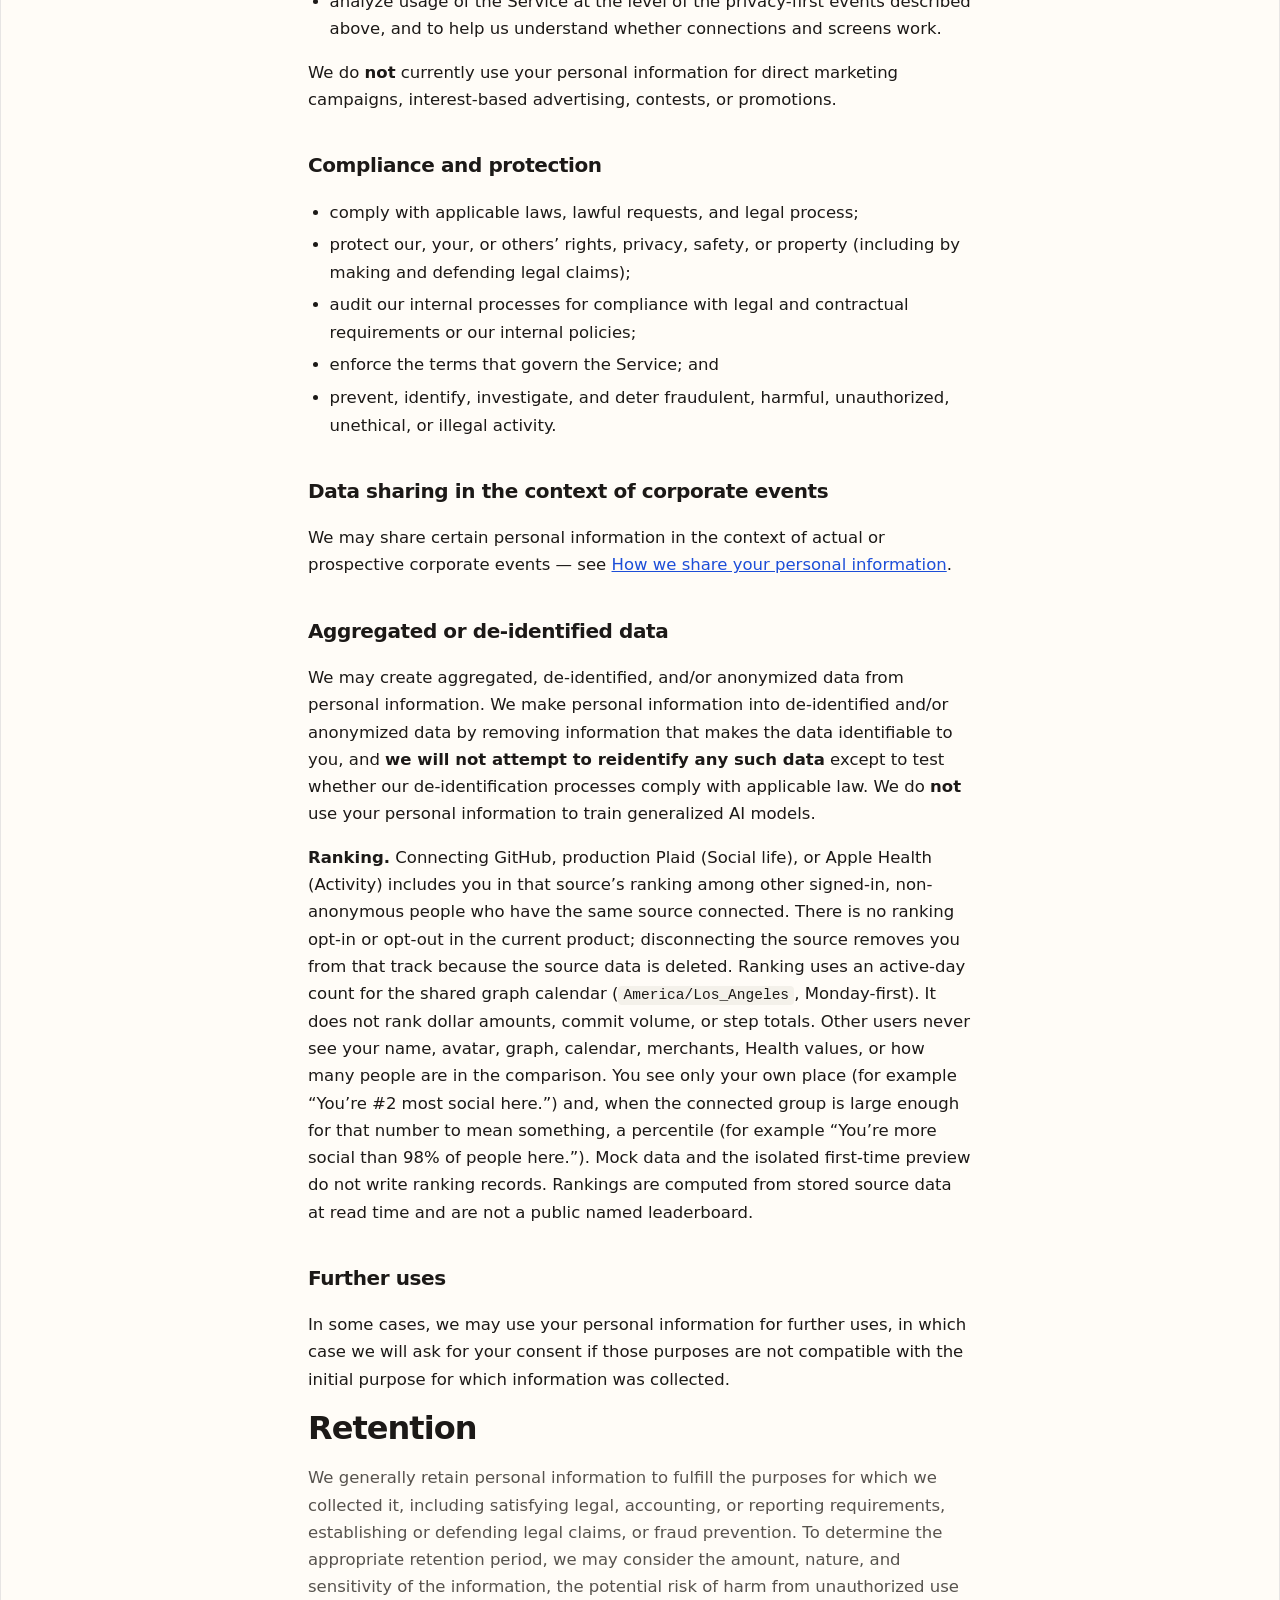
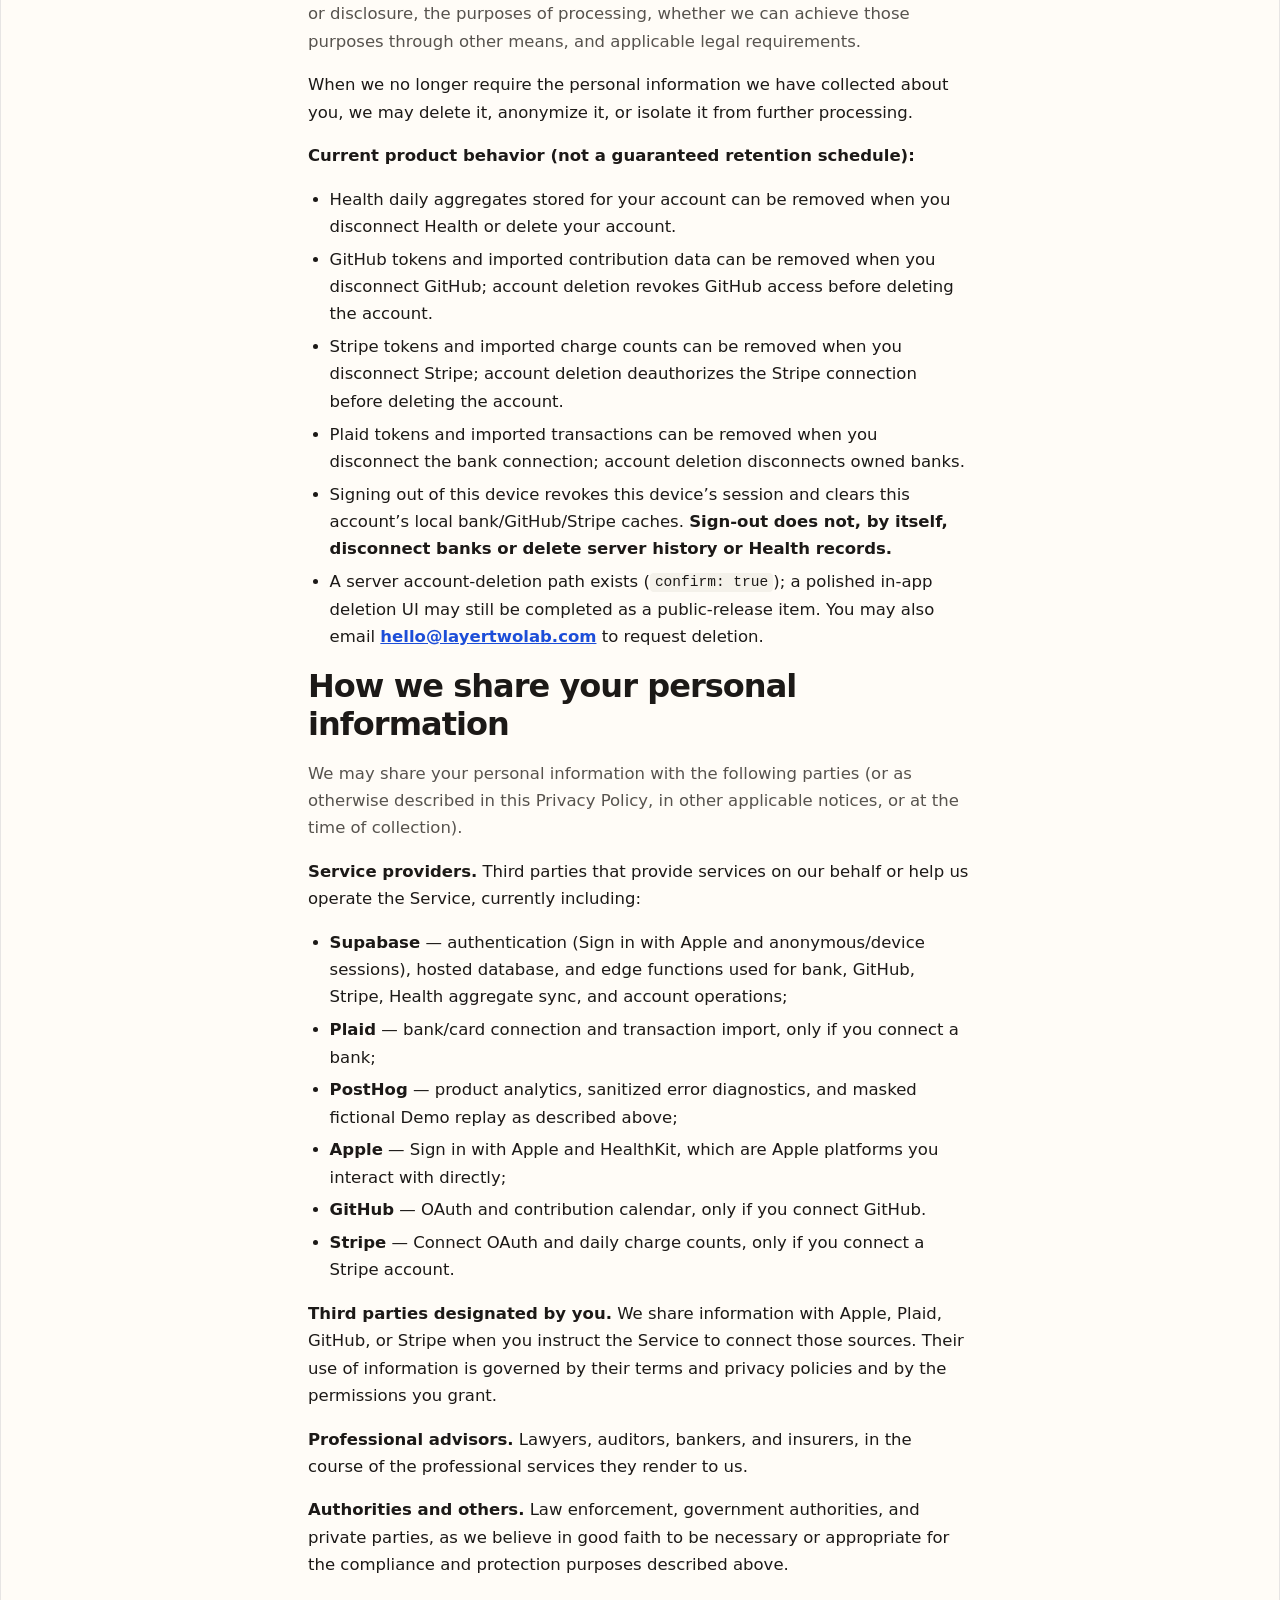
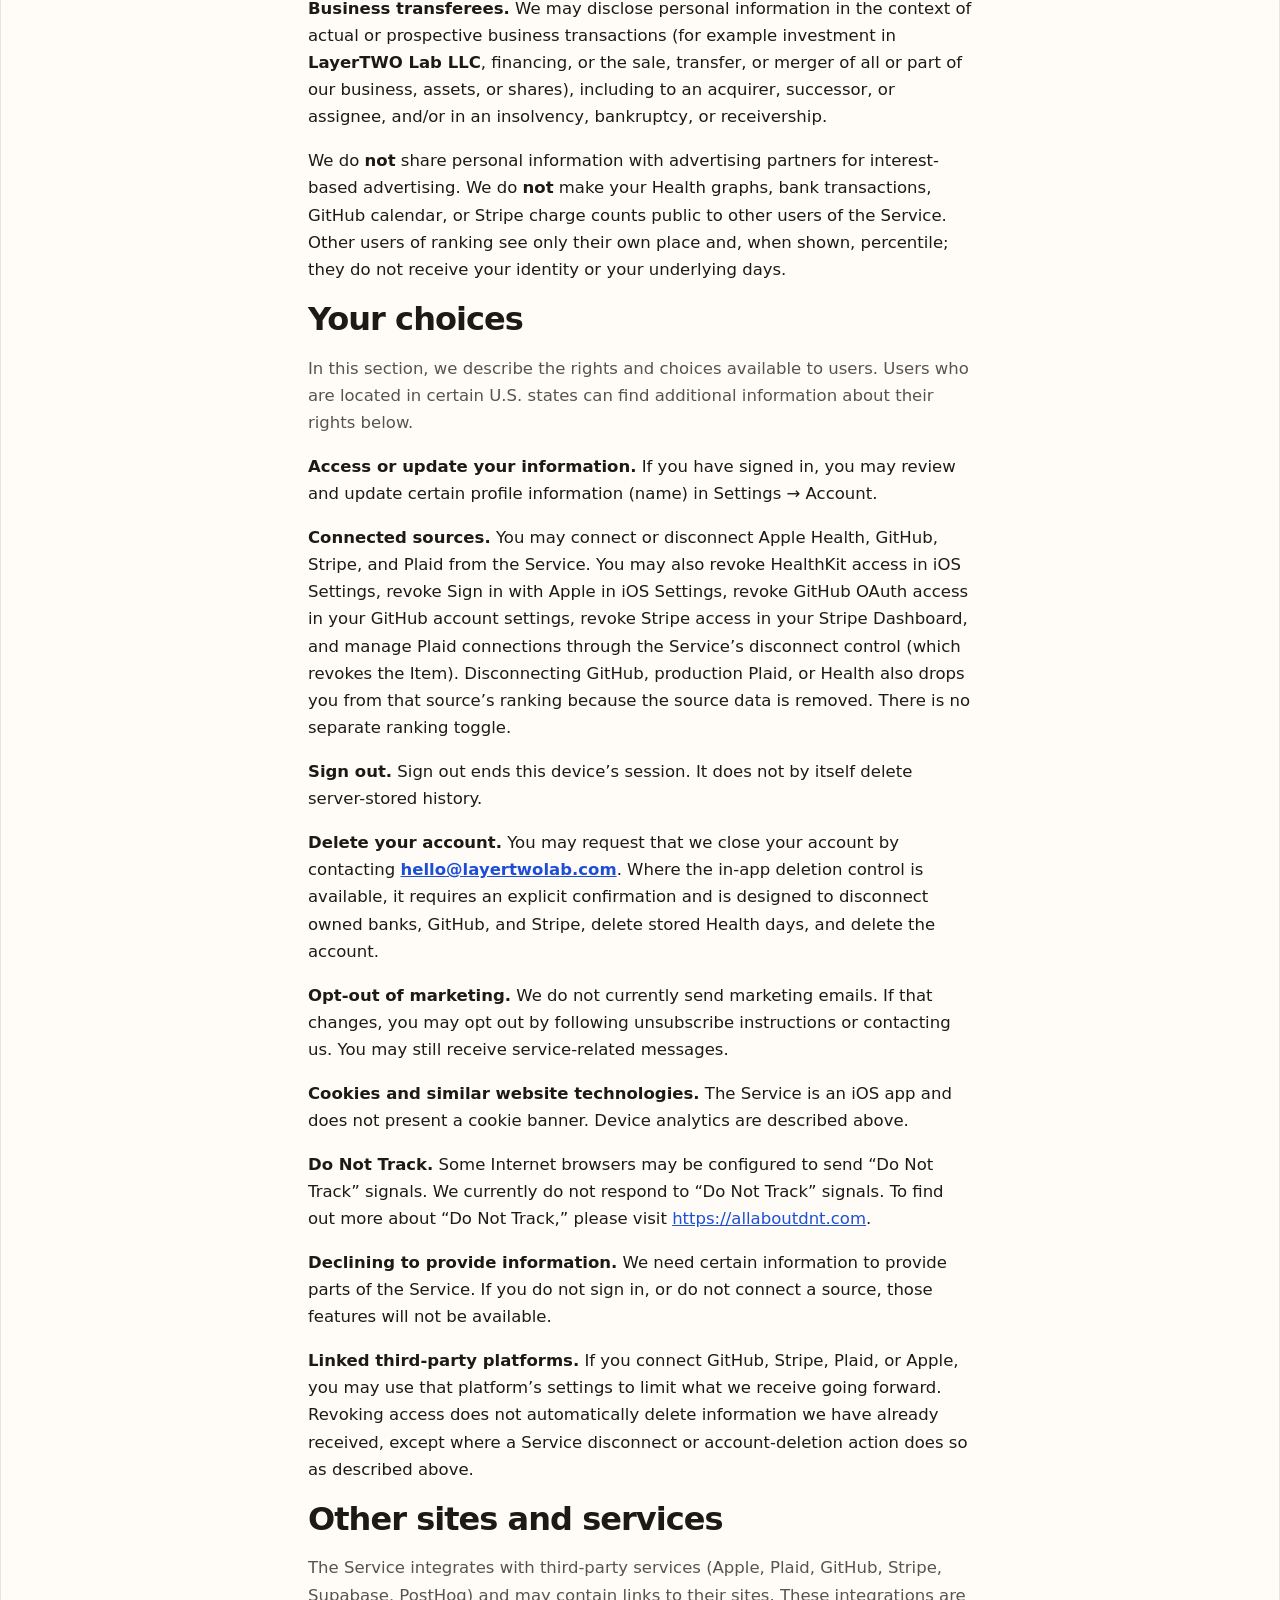
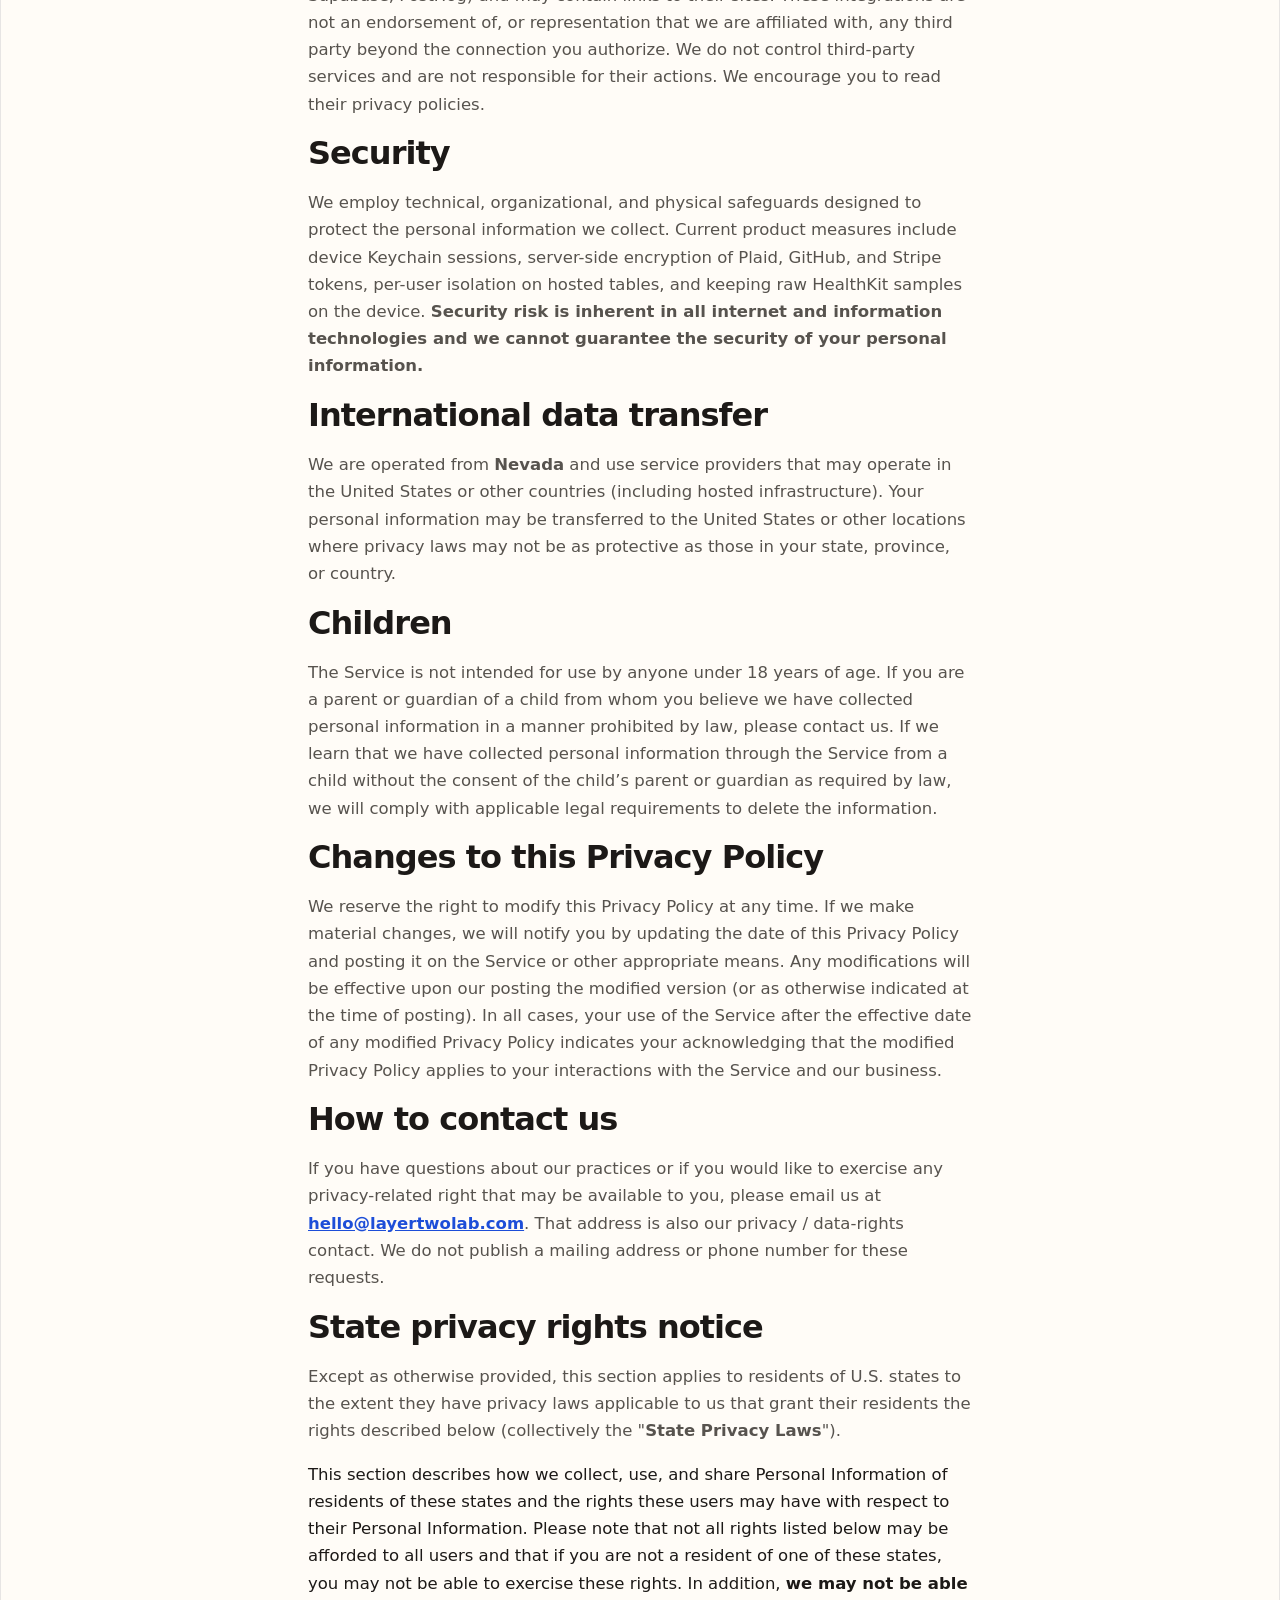
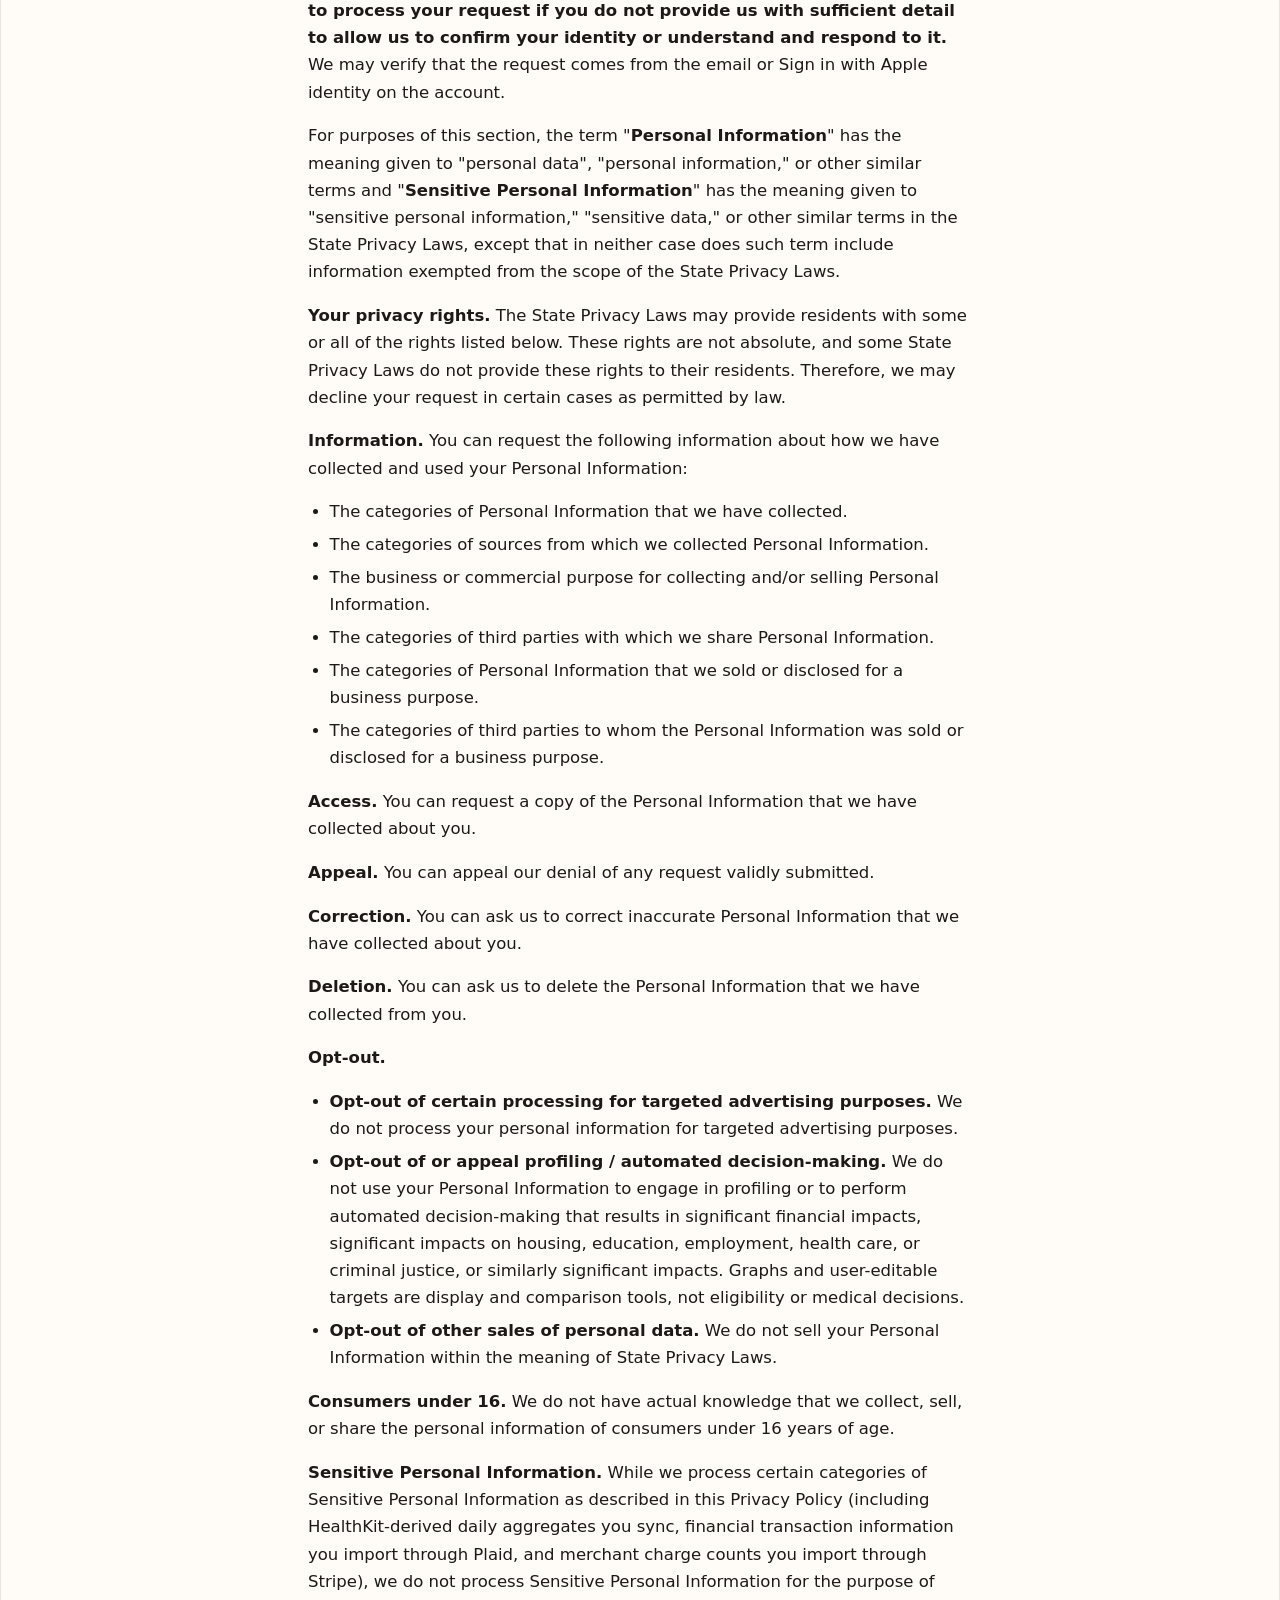
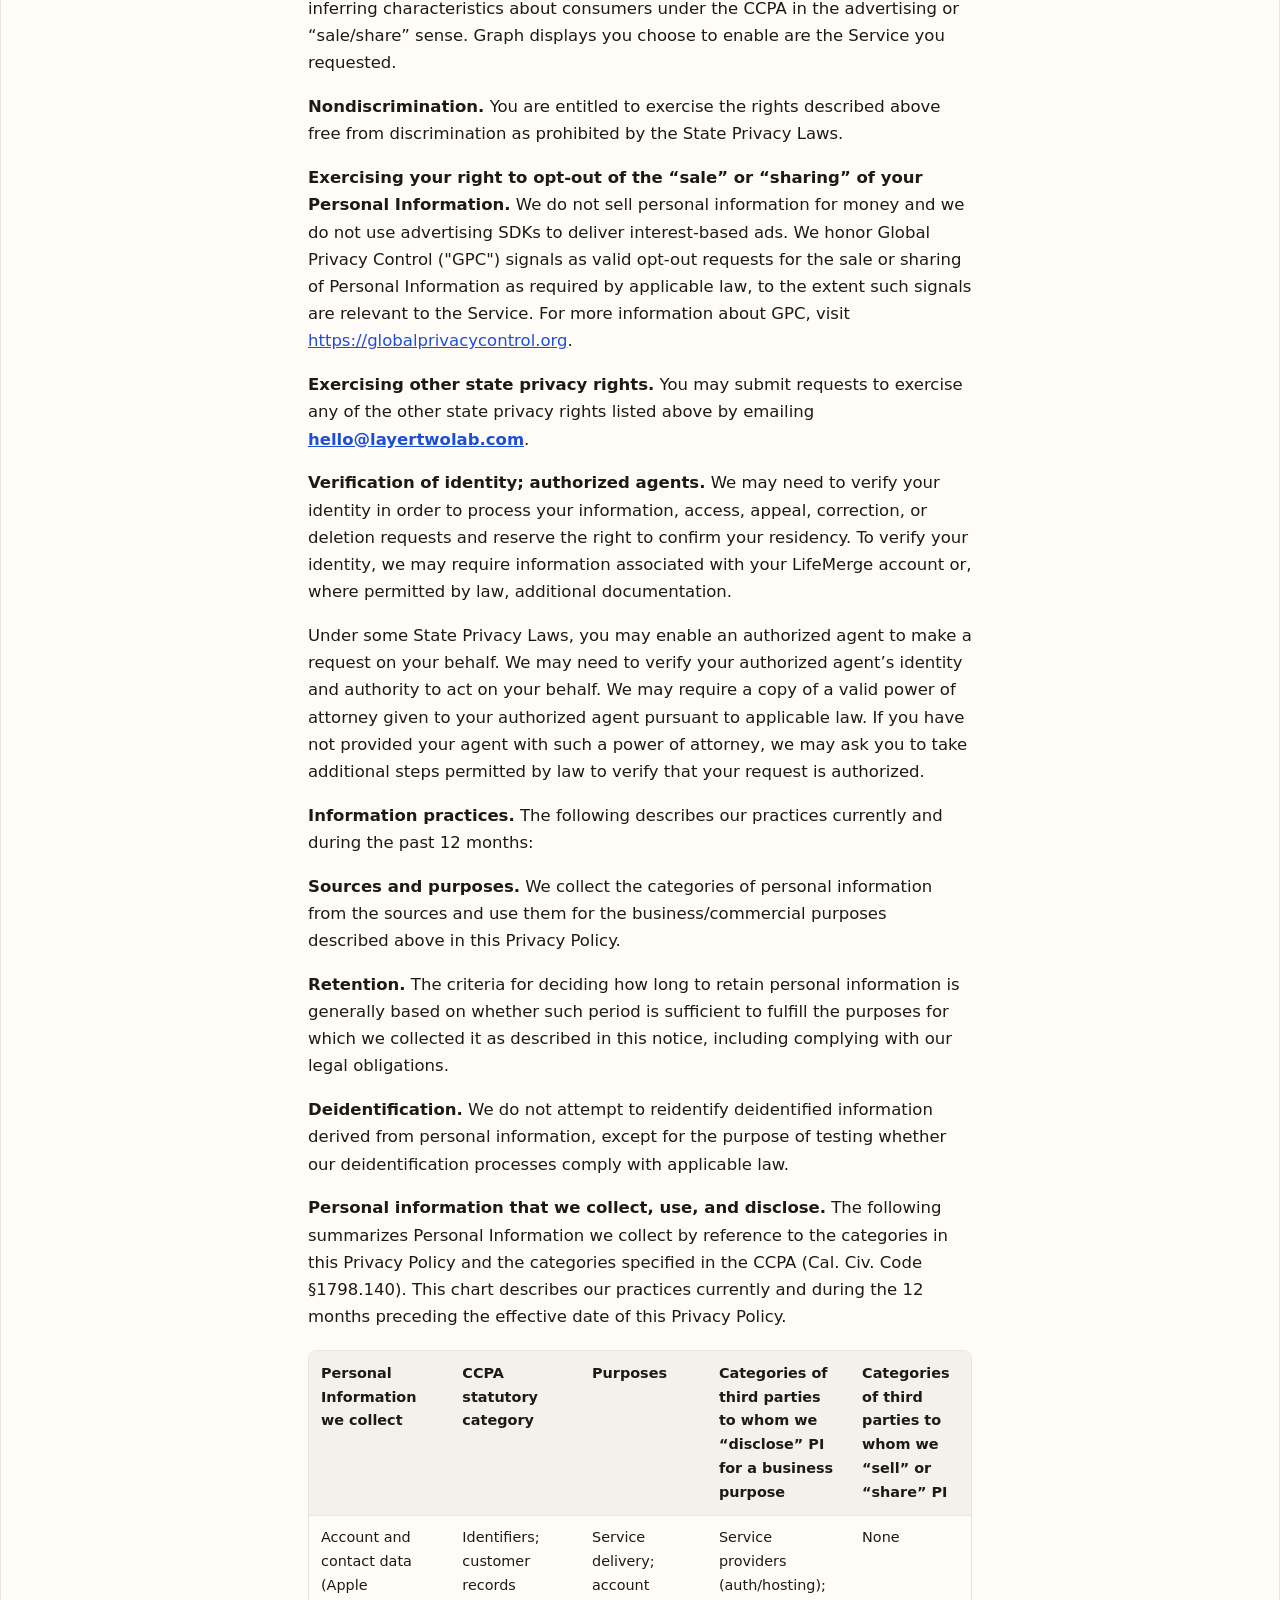
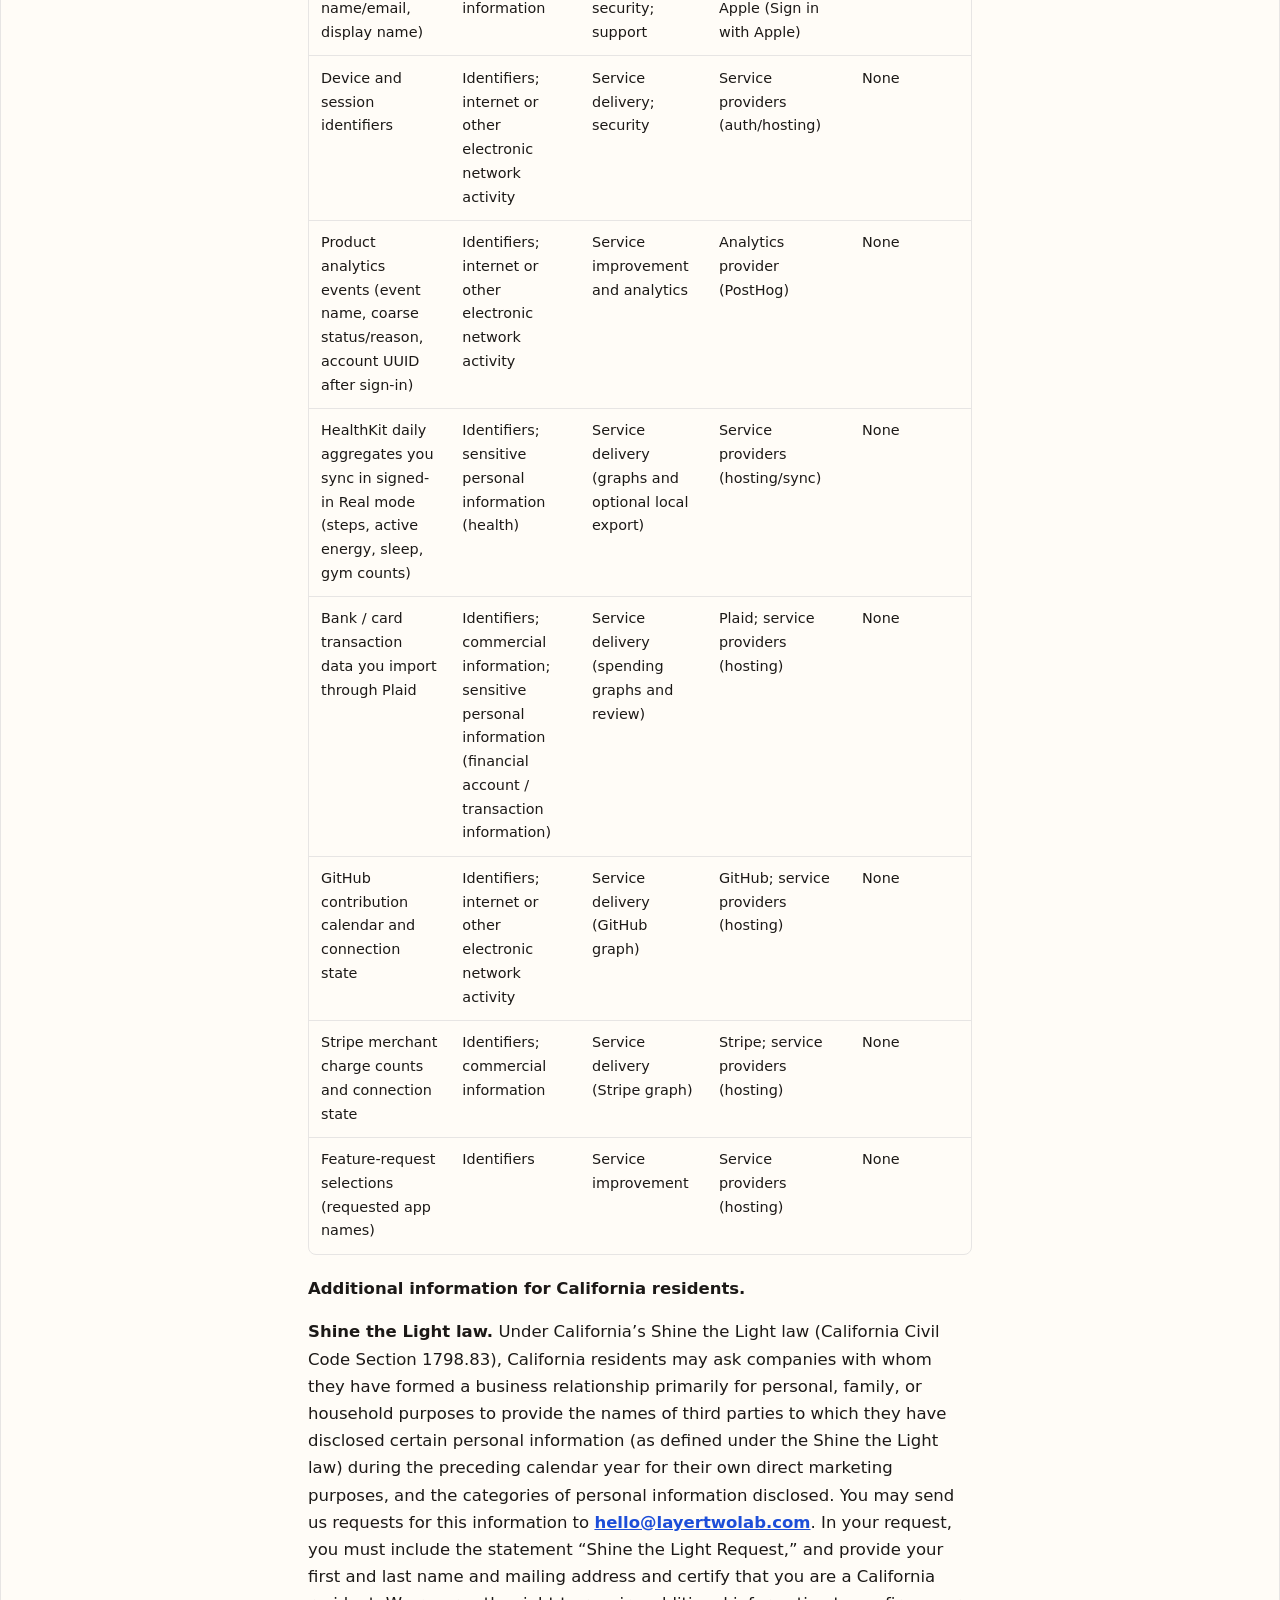
==== commit 912788b8: "Update LifeMerge privacy and terms pages to the September 15 policy Regenerate both hosted pages fro" ====
--- a/lifemerge/privacy/index.html
+++ b/lifemerge/privacy/index.html
@@ -131,10 +131,10 @@
 <main>
   <div class="wrap">
     <h1 id="privacy-policy">Privacy Policy</h1>
-    <p><strong>Effective as of September 14, 2026.</strong></p>
+    <p><strong>Effective as of September 15, 2026.</strong></p>
     <p><strong>California Notice at Collection / State Privacy Rights Notice.</strong> See the <a href="#state-privacy-rights-notice">State privacy rights notice</a> section below for important information about your rights under applicable state privacy laws.</p>
-    <p><strong>LayerTWO Lab LLC</strong> ("<strong>LifeMerge</strong>," "<strong>Company</strong>," "<strong>we</strong>," "<strong>us</strong>," or "<strong>our</strong>") provides the LifeMerge iOS application (also referred to historically or internally as GitLife), including related hosted account, sync, and connection features (collectively, the "<strong>Service</strong>"). The Service lets you view personal activity as contribution-style graphs, including Apple Health daily totals, GitHub contribution counts, and categorized bank spending, after you choose to connect those sources.</p>
-    <p>This Privacy Policy describes how we process personal information that we collect through the Service. It is adapted from General Legal’s U.S. Privacy Policy template. It does not cover third-party products that you connect (Apple, Plaid, GitHub, and their policies apply to those services).</p>
+    <p><strong>LayerTWO Lab LLC</strong> ("<strong>LifeMerge</strong>," "<strong>Company</strong>," "<strong>we</strong>," "<strong>us</strong>," or "<strong>our</strong>") provides the LifeMerge iOS application (also referred to historically or internally as GitLife), including related hosted account, sync, and connection features (collectively, the "<strong>Service</strong>"). The Service lets you view personal activity as contribution-style graphs, including Apple Health daily totals, GitHub contribution counts, Stripe merchant charge counts, and categorized bank spending, after you choose to connect those sources. After you connect GitHub, production Plaid, or Apple Health, the Service also shows an anonymous ranking of how many active days you have in the same reporting window as the graphs, compared with other signed-in people who have that source connected.</p>
+    <p>This Privacy Policy describes how we process personal information that we collect through the Service. It is adapted from General Legal’s U.S. Privacy Policy template. It does not cover third-party products that you connect (Apple, Plaid, GitHub, Stripe, and their policies apply to those services).</p>
     <p><strong>Operator:</strong> The Service is operated by <strong>LayerTWO Lab LLC</strong>. Apple developer team branding may still show LAYERTWO / related bundle IDs (<code>com.getlife.prototype</code>, <code>com.gitlife.prototype</code>) in App Store Connect and builds.</p>
     <h1 id="personal-information-we-collect">Personal information we collect</h1>
     <h2 id="information-you-provide-to-us">Information you provide to us</h2>
@@ -154,6 +154,7 @@
     <li><strong>Apple (HealthKit).</strong> On your device, the Service may read HealthKit data you allow, currently used for daily <strong>steps</strong>, <strong>active energy</strong>, <strong>sleep</strong> (hours and episode timestamps used for the Deprivation graph), and <strong>gym / strength-session counts</strong>. Raw HealthKit samples remain on the device. If you are signed in with Apple and use <strong>Real</strong> data mode, the Service may upload <strong>daily aggregates only</strong> (not raw samples) to your account so they can appear in the Service. <strong>Mock data, the isolated first-time preview, anonymous/device sessions, and Recovery / readiness values are not uploaded.</strong> Recovery has no real provider in the current product.</li>
     <li><strong>Plaid (bank or card).</strong> After you complete Plaid Hosted Link in the in-app browser, our servers receive connection credentials and transaction history needed to draw spending graphs (for example merchant description, amount, dates, and Plaid categories). LifeMerge does <strong>not</strong> collect your bank password, PIN, or card number. Access tokens are stored <strong>on the server, encrypted</strong>. You may disconnect, which revokes the Plaid Item and deletes imported bank records for that connection.</li>
     <li><strong>GitHub.</strong> After you authorize GitHub in the system web-authentication session, our servers receive an OAuth token (encrypted at rest) and your <strong>contribution calendar</strong> (daily counts, and on selected days a breakdown of commits, pull requests opened, reviews, issues opened, and restricted/private contribution counts). The current requested scope is <code>read:user</code> only. We do <strong>not</strong> request <code>repo</code> or <code>user:email</code> access and do <strong>not</strong> download repository names, source code, issue titles, or pull-request titles.</li>
+    <li><strong>Stripe (merchant account).</strong> After you authorize Connect with Stripe (<code>read_only</code>) in the system web-authentication session, our servers receive an OAuth token (encrypted at rest) and daily <strong>successful charge counts</strong> from that Stripe account. This is seller/payment activity used to draw the Stripe graph. It is <strong>not</strong> personal card spending (that stays with Plaid). We do <strong>not</strong> create charges, process payments, or request <code>read_write</code> access.</li>
     </ul>
     <h2 id="anonymous-and-device-sessions">Anonymous and device sessions</h2>
     <p>The Service can create an <strong>anonymous / device session</strong> through our auth provider so the app can run before Sign in with Apple. Anonymous sessions are not treated as a full customer account for production bank linking or Health cloud sync. When you sign in with Apple, a device session that already has stored data may be linked in place so that data stays with the same account; an empty device session may sign in to a new or existing Apple account. We do not silently merge two populated accounts.</p>
@@ -161,22 +162,22 @@
     <p>We, and our service providers, may automatically log information about your device and your use of the Service, such as:</p>
     <ol>
     <li><strong>Device and session data</strong>, such as operating system type, app version, and identifiers needed to maintain your auth session on the device (sessions are stored in the device Keychain).</li>
-    <li><strong>Product analytics events</strong> via PostHog, by design limited to event names and coarse status or reason codes (for example that Sign in with Apple started or was canceled; that HealthKit, GitHub, or bank connect succeeded or failed; that a graph was interacted with). Identify, when used, is the internal account UUID after Apple sign-in. Reset runs on sign-out.</li>
-    <li><strong>Online activity data</strong> in that limited analytics sense (screens or event names we choose to record). We disable PostHog session replay, automatic screen capture, application-lifecycle capture, surveys, element interaction capture, and automatic error tracking in the current implementation.</li>
+    <li><strong>Product analytics events</strong> via PostHog, by design limited to event names and coarse status or reason codes (for example that Sign in with Apple started or was canceled; that HealthKit, GitHub, Stripe, or bank connect succeeded or failed; that a graph was interacted with). Identify, when used, is the internal account UUID after Apple sign-in. Reset runs on sign-out.</li>
+    <li><strong>Online activity data</strong> in that limited analytics sense (screens or event names we choose to record). We collect sanitized diagnostic errors and native crash reports, including app/device versions and stack addresses, to troubleshoot failures. Error messages, credentials, request payloads, and console output are excluded. Masked session replay is limited to the public Demo containing fictional data; real account dashboards and authorization screens are not recorded. Automatic screen and application-lifecycle events, surveys, and element interaction capture remain disabled.</li>
     </ol>
     <p>We do <strong>not</strong> collect precise GPS / device-location data. Graphs use a fixed reporting calendar (currently Gregorian, Monday-first, <code>America/Los_Angeles</code>) as a display and aggregation convention, not as a location trace.</p>
-    <p><strong>Analytics exclusions (by current product design).</strong> PostHog events are not intended to include HealthKit values, bank amounts, merchant names, transaction IDs, Apple name or email, access tokens, contribution-calendar counts, or session replay. A particular build may have analytics disabled if the configuration file is absent.</p>
+    <p><strong>Analytics exclusions (by current product design).</strong> PostHog events are not intended to include HealthKit values, bank amounts, merchant names, transaction IDs, Apple name or email, access tokens, contribution-calendar counts, or recordings of real account data. A particular build may have analytics disabled if the configuration file is absent.</p>
     <h1 id="tracking-and-other-technologies">Tracking and other technologies</h1>
     <p>The Service is an iOS application. It does not use a website cookie banner. Limited product analytics are described above. We do not use the Service for interest-based advertising, do not operate an in-app AI chatbot, and do not use your personal information to train generalized AI models.</p>
-    <p>For information about HealthKit, Sign in with Apple, Plaid, or GitHub permissions, use the system and in-app connect/disconnect controls described in <a href="#your-choices">Your choices</a>.</p>
+    <p>For information about HealthKit, Sign in with Apple, Plaid, GitHub, or Stripe permissions, use the system and in-app connect/disconnect controls described in <a href="#your-choices">Your choices</a>.</p>
     <h1 id="how-we-use-your-personal-information">How we use your personal information</h1>
     <p>We may use your personal information for the following purposes or as otherwise described at the time of collection:</p>
     <h2 id="service-delivery-and-operations">Service delivery and operations</h2>
     <ul>
-    <li>provide the Service, including contribution-style graphs and selected-day details;</li>
+    <li>provide the Service, including contribution-style graphs, selected-day details, and anonymous place and percentile rankings for connected sources;</li>
     <li>establish and maintain your account and device session;</li>
     <li>enable security features of the Service (for example session validation and per-user isolation);</li>
-    <li>connect and refresh sources you authorize (HealthKit, Plaid, GitHub);</li>
+    <li>connect and refresh sources you authorize (HealthKit, Plaid, GitHub, Stripe);</li>
     <li>communicate with you about the Service, including support and administrative messages if you contact us; and</li>
     <li>provide support for the Service and respond to your requests, questions, and feedback.</li>
     </ul>
@@ -201,6 +202,7 @@
     <p>We may share certain personal information in the context of actual or prospective corporate events — see <a href="#how-we-share-your-personal-information">How we share your personal information</a>.</p>
     <h2 id="aggregated-or-de-identified-data">Aggregated or de-identified data</h2>
     <p>We may create aggregated, de-identified, and/or anonymized data from personal information. We make personal information into de-identified and/or anonymized data by removing information that makes the data identifiable to you, and <strong>we will not attempt to reidentify any such data</strong> except to test whether our de-identification processes comply with applicable law. We do <strong>not</strong> use your personal information to train generalized AI models.</p>
+    <p><strong>Ranking.</strong> Connecting GitHub, production Plaid (Social life), or Apple Health (Activity) includes you in that source’s ranking among other signed-in, non-anonymous people who have the same source connected. There is no ranking opt-in or opt-out in the current product; disconnecting the source removes you from that track because the source data is deleted. Ranking uses an active-day count for the shared graph calendar (<code>America/Los_Angeles</code>, Monday-first). It does not rank dollar amounts, commit volume, or step totals. Other users never see your name, avatar, graph, calendar, merchants, Health values, or how many people are in the comparison. You see only your own place (for example “You’re #2 most social here.”) and, when the connected group is large enough for that number to mean something, a percentile (for example “You’re more social than 98% of people here.”). Mock data and the isolated first-time preview do not write ranking records. Rankings are computed from stored source data at read time and are not a public named leaderboard.</p>
     <h2 id="further-uses">Further uses</h2>
     <p>In some cases, we may use your personal information for further uses, in which case we will ask for your consent if those purposes are not compatible with the initial purpose for which information was collected.</p>
     <h1 id="retention">Retention</h1>
@@ -210,40 +212,42 @@
     <ul>
     <li>Health daily aggregates stored for your account can be removed when you disconnect Health or delete your account.</li>
     <li>GitHub tokens and imported contribution data can be removed when you disconnect GitHub; account deletion revokes GitHub access before deleting the account.</li>
+    <li>Stripe tokens and imported charge counts can be removed when you disconnect Stripe; account deletion deauthorizes the Stripe connection before deleting the account.</li>
     <li>Plaid tokens and imported transactions can be removed when you disconnect the bank connection; account deletion disconnects owned banks.</li>
-    <li>Signing out of this device revokes this device’s session and clears this account’s local bank/GitHub caches. <strong>Sign-out does not, by itself, disconnect banks or delete server history or Health records.</strong></li>
+    <li>Signing out of this device revokes this device’s session and clears this account’s local bank/GitHub/Stripe caches. <strong>Sign-out does not, by itself, disconnect banks or delete server history or Health records.</strong></li>
     <li>A server account-deletion path exists (<code>confirm: true</code>); a polished in-app deletion UI may still be completed as a public-release item. You may also email <strong><a href="mailto:hello@layertwolab.com">hello@layertwolab.com</a></strong> to request deletion.</li>
     </ul>
     <h1 id="how-we-share-your-personal-information">How we share your personal information</h1>
     <p>We may share your personal information with the following parties (or as otherwise described in this Privacy Policy, in other applicable notices, or at the time of collection).</p>
     <p><strong>Service providers.</strong> Third parties that provide services on our behalf or help us operate the Service, currently including:</p>
     <ul>
-    <li><strong>Supabase</strong> — authentication (Sign in with Apple and anonymous/device sessions), hosted database, and edge functions used for bank, GitHub, Health aggregate sync, and account operations;</li>
+    <li><strong>Supabase</strong> — authentication (Sign in with Apple and anonymous/device sessions), hosted database, and edge functions used for bank, GitHub, Stripe, Health aggregate sync, and account operations;</li>
     <li><strong>Plaid</strong> — bank/card connection and transaction import, only if you connect a bank;</li>
-    <li><strong>PostHog</strong> — product analytics as described above;</li>
+    <li><strong>PostHog</strong> — product analytics, sanitized error diagnostics, and masked fictional Demo replay as described above;</li>
     <li><strong>Apple</strong> — Sign in with Apple and HealthKit, which are Apple platforms you interact with directly;</li>
     <li><strong>GitHub</strong> — OAuth and contribution calendar, only if you connect GitHub.</li>
-    </ul>
-    <p><strong>Third parties designated by you.</strong> We share information with Apple, Plaid, or GitHub when you instruct the Service to connect those sources. Their use of information is governed by their terms and privacy policies and by the permissions you grant.</p>
+    <li><strong>Stripe</strong> — Connect OAuth and daily charge counts, only if you connect a Stripe account.</li>
+    </ul>
+    <p><strong>Third parties designated by you.</strong> We share information with Apple, Plaid, GitHub, or Stripe when you instruct the Service to connect those sources. Their use of information is governed by their terms and privacy policies and by the permissions you grant.</p>
     <p><strong>Professional advisors.</strong> Lawyers, auditors, bankers, and insurers, in the course of the professional services they render to us.</p>
     <p><strong>Authorities and others.</strong> Law enforcement, government authorities, and private parties, as we believe in good faith to be necessary or appropriate for the compliance and protection purposes described above.</p>
     <p><strong>Business transferees.</strong> We may disclose personal information in the context of actual or prospective business transactions (for example investment in <strong>LayerTWO Lab LLC</strong>, financing, or the sale, transfer, or merger of all or part of our business, assets, or shares), including to an acquirer, successor, or assignee, and/or in an insolvency, bankruptcy, or receivership.</p>
-    <p>We do <strong>not</strong> share personal information with advertising partners for interest-based advertising. We do <strong>not</strong> make your Health graphs, bank transactions, or GitHub calendar public to other users of the Service.</p>
+    <p>We do <strong>not</strong> share personal information with advertising partners for interest-based advertising. We do <strong>not</strong> make your Health graphs, bank transactions, GitHub calendar, or Stripe charge counts public to other users of the Service. Other users of ranking see only their own place and, when shown, percentile; they do not receive your identity or your underlying days.</p>
     <h1 id="your-choices">Your choices</h1>
     <p>In this section, we describe the rights and choices available to users. Users who are located in certain U.S. states can find additional information about their rights below.</p>
     <p><strong>Access or update your information.</strong> If you have signed in, you may review and update certain profile information (name) in Settings → Account.</p>
-    <p><strong>Connected sources.</strong> You may connect or disconnect Apple Health, GitHub, and Plaid from the Service. You may also revoke HealthKit access in iOS Settings, revoke Sign in with Apple in iOS Settings, revoke GitHub OAuth access in your GitHub account settings, and manage Plaid connections through the Service’s disconnect control (which revokes the Item).</p>
+    <p><strong>Connected sources.</strong> You may connect or disconnect Apple Health, GitHub, Stripe, and Plaid from the Service. You may also revoke HealthKit access in iOS Settings, revoke Sign in with Apple in iOS Settings, revoke GitHub OAuth access in your GitHub account settings, revoke Stripe access in your Stripe Dashboard, and manage Plaid connections through the Service’s disconnect control (which revokes the Item). Disconnecting GitHub, production Plaid, or Health also drops you from that source’s ranking because the source data is removed. There is no separate ranking toggle.</p>
     <p><strong>Sign out.</strong> Sign out ends this device’s session. It does not by itself delete server-stored history.</p>
-    <p><strong>Delete your account.</strong> You may request that we close your account by contacting <strong><a href="mailto:hello@layertwolab.com">hello@layertwolab.com</a></strong>. Where the in-app deletion control is available, it requires an explicit confirmation and is designed to disconnect owned banks and GitHub, delete stored Health days, and delete the account.</p>
+    <p><strong>Delete your account.</strong> You may request that we close your account by contacting <strong><a href="mailto:hello@layertwolab.com">hello@layertwolab.com</a></strong>. Where the in-app deletion control is available, it requires an explicit confirmation and is designed to disconnect owned banks, GitHub, and Stripe, delete stored Health days, and delete the account.</p>
     <p><strong>Opt-out of marketing.</strong> We do not currently send marketing emails. If that changes, you may opt out by following unsubscribe instructions or contacting us. You may still receive service-related messages.</p>
     <p><strong>Cookies and similar website technologies.</strong> The Service is an iOS app and does not present a cookie banner. Device analytics are described above.</p>
-    <p><strong>Do Not Track.</strong> Some Internet browsers may be configured to send “Do Not Track” signals. We currently do not respond to “Do Not Track” signals. To find out more about “Do Not Track,” please visit <a href="https://allaboutdnt.com.">https://allaboutdnt.com.</a></p>
+    <p><strong>Do Not Track.</strong> Some Internet browsers may be configured to send “Do Not Track” signals. We currently do not respond to “Do Not Track” signals. To find out more about “Do Not Track,” please visit <a href="https://allaboutdnt.com">https://allaboutdnt.com</a>.</p>
     <p><strong>Declining to provide information.</strong> We need certain information to provide parts of the Service. If you do not sign in, or do not connect a source, those features will not be available.</p>
-    <p><strong>Linked third-party platforms.</strong> If you connect GitHub, Plaid, or Apple, you may use that platform’s settings to limit what we receive going forward. Revoking access does not automatically delete information we have already received, except where a Service disconnect or account-deletion action does so as described above.</p>
+    <p><strong>Linked third-party platforms.</strong> If you connect GitHub, Stripe, Plaid, or Apple, you may use that platform’s settings to limit what we receive going forward. Revoking access does not automatically delete information we have already received, except where a Service disconnect or account-deletion action does so as described above.</p>
     <h1 id="other-sites-and-services">Other sites and services</h1>
-    <p>The Service integrates with third-party services (Apple, Plaid, GitHub, Supabase, PostHog) and may contain links to their sites. These integrations are not an endorsement of, or representation that we are affiliated with, any third party beyond the connection you authorize. We do not control third-party services and are not responsible for their actions. We encourage you to read their privacy policies.</p>
+    <p>The Service integrates with third-party services (Apple, Plaid, GitHub, Stripe, Supabase, PostHog) and may contain links to their sites. These integrations are not an endorsement of, or representation that we are affiliated with, any third party beyond the connection you authorize. We do not control third-party services and are not responsible for their actions. We encourage you to read their privacy policies.</p>
     <h1 id="security">Security</h1>
-    <p>We employ technical, organizational, and physical safeguards designed to protect the personal information we collect. Current product measures include device Keychain sessions, server-side encryption of Plaid and GitHub tokens, per-user isolation on hosted tables, and keeping raw HealthKit samples on the device. <strong>Security risk is inherent in all internet and information technologies and we cannot guarantee the security of your personal information.</strong></p>
+    <p>We employ technical, organizational, and physical safeguards designed to protect the personal information we collect. Current product measures include device Keychain sessions, server-side encryption of Plaid, GitHub, and Stripe tokens, per-user isolation on hosted tables, and keeping raw HealthKit samples on the device. <strong>Security risk is inherent in all internet and information technologies and we cannot guarantee the security of your personal information.</strong></p>
     <h1 id="international-data-transfer">International data transfer</h1>
     <p>We are operated from <strong>Nevada</strong> and use service providers that may operate in the United States or other countries (including hosted infrastructure). Your personal information may be transferred to the United States or other locations where privacy laws may not be as protective as those in your state, province, or country.</p>
     <h1 id="children">Children</h1>
@@ -277,9 +281,9 @@
     <li><strong>Opt-out of other sales of personal data.</strong> We do not sell your Personal Information within the meaning of State Privacy Laws.</li>
     </ul>
     <p><strong>Consumers under 16.</strong> We do not have actual knowledge that we collect, sell, or share the personal information of consumers under 16 years of age.</p>
-    <p><strong>Sensitive Personal Information.</strong> While we process certain categories of Sensitive Personal Information as described in this Privacy Policy (including HealthKit-derived daily aggregates you sync and financial transaction information you import through Plaid), we do not process Sensitive Personal Information for the purpose of inferring characteristics about consumers under the CCPA in the advertising or “sale/share” sense. Graph displays you choose to enable are the Service you requested.</p>
+    <p><strong>Sensitive Personal Information.</strong> While we process certain categories of Sensitive Personal Information as described in this Privacy Policy (including HealthKit-derived daily aggregates you sync, financial transaction information you import through Plaid, and merchant charge counts you import through Stripe), we do not process Sensitive Personal Information for the purpose of inferring characteristics about consumers under the CCPA in the advertising or “sale/share” sense. Graph displays you choose to enable are the Service you requested.</p>
     <p><strong>Nondiscrimination.</strong> You are entitled to exercise the rights described above free from discrimination as prohibited by the State Privacy Laws.</p>
-    <p><strong>Exercising your right to opt-out of the “sale” or “sharing” of your Personal Information.</strong> We do not sell personal information for money and we do not use advertising SDKs to deliver interest-based ads. We honor Global Privacy Control ("GPC") signals as valid opt-out requests for the sale or sharing of Personal Information as required by applicable law, to the extent such signals are relevant to the Service. For more information about GPC, visit <a href="https://globalprivacycontrol.org.">https://globalprivacycontrol.org.</a></p>
+    <p><strong>Exercising your right to opt-out of the “sale” or “sharing” of your Personal Information.</strong> We do not sell personal information for money and we do not use advertising SDKs to deliver interest-based ads. We honor Global Privacy Control ("GPC") signals as valid opt-out requests for the sale or sharing of Personal Information as required by applicable law, to the extent such signals are relevant to the Service. For more information about GPC, visit <a href="https://globalprivacycontrol.org">https://globalprivacycontrol.org</a>.</p>
     <p><strong>Exercising other state privacy rights.</strong> You may submit requests to exercise any of the other state privacy rights listed above by emailing <strong><a href="mailto:hello@layertwolab.com">hello@layertwolab.com</a></strong>.</p>
     <p><strong>Verification of identity; authorized agents.</strong> We may need to verify your identity in order to process your information, access, appeal, correction, or deletion requests and reserve the right to confirm your residency. To verify your identity, we may require information associated with your LifeMerge account or, where permitted by law, additional documentation.</p>
     <p>Under some State Privacy Laws, you may enable an authorized agent to make a request on your behalf. We may need to verify your authorized agent’s identity and authority to act on your behalf. We may require a copy of a valid power of attorney given to your authorized agent pursuant to applicable law. If you have not provided your agent with such a power of attorney, we may ask you to take additional steps permitted by law to verify that your request is authorized.</p>
@@ -339,6 +343,13 @@
     <td>Identifiers; internet or other electronic network activity</td>
     <td>Service delivery (GitHub graph)</td>
     <td>GitHub; service providers (hosting)</td>
+    <td>None</td>
+    </tr>
+    <tr>
+    <td>Stripe merchant charge counts and connection state</td>
+    <td>Identifiers; commercial information</td>
+    <td>Service delivery (Stripe graph)</td>
+    <td>Stripe; service providers (hosting)</td>
     <td>None</td>
     </tr>
     <tr>
